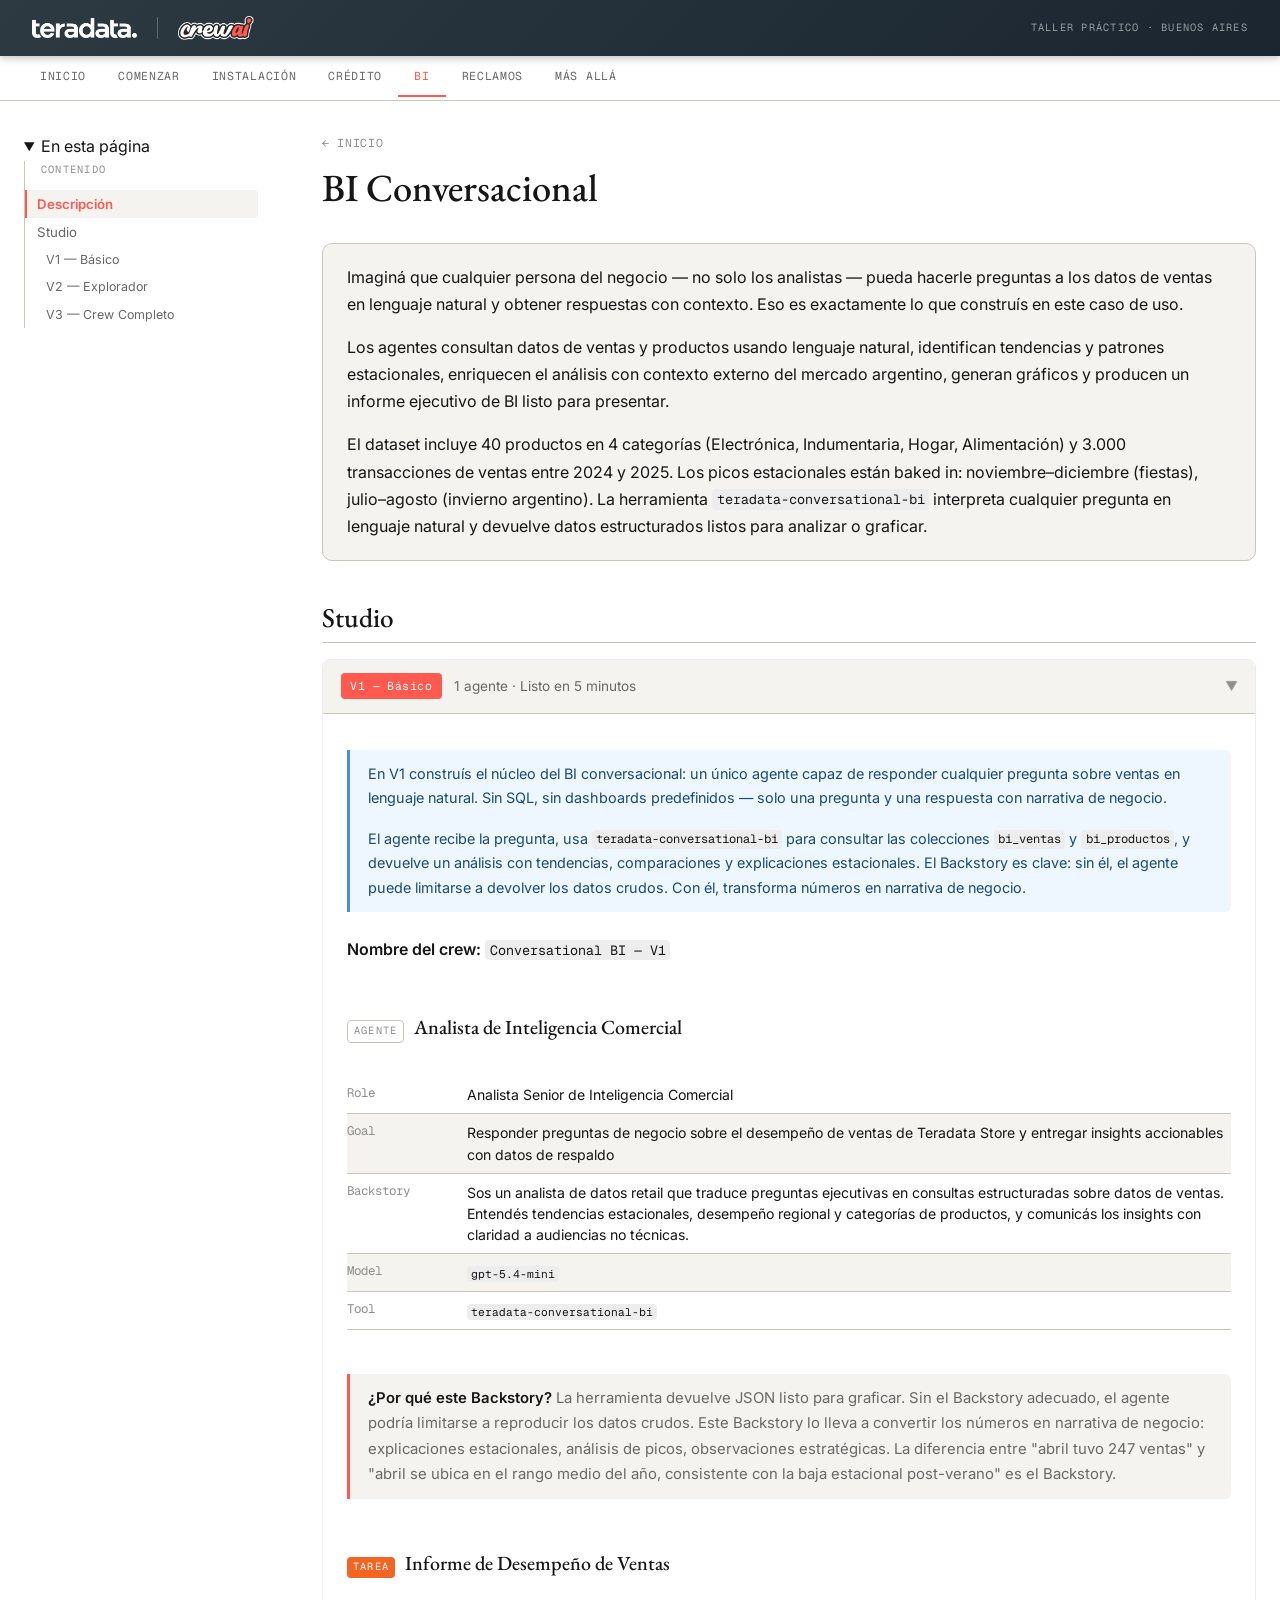
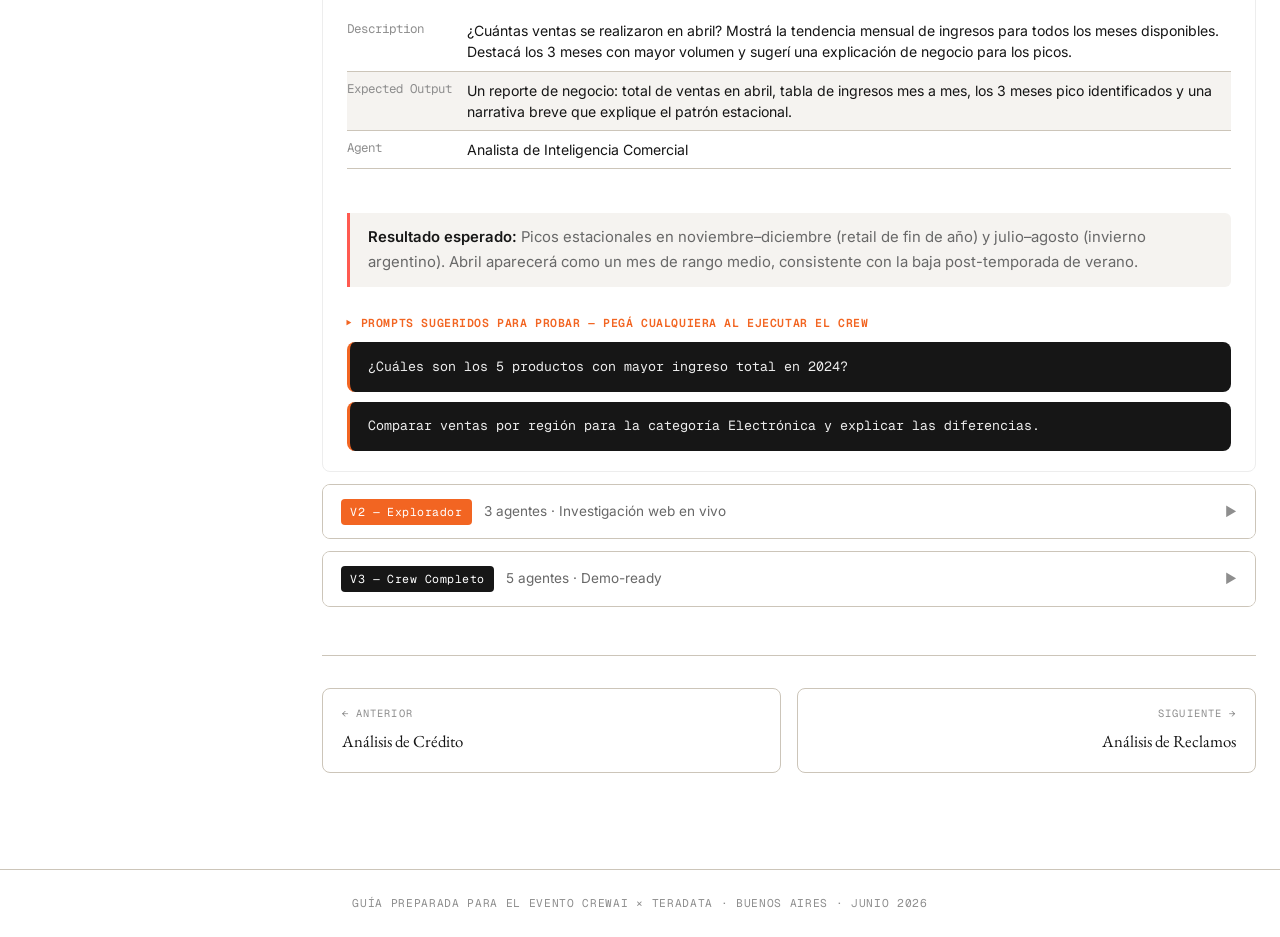
==== caso-bi.html @ 2e2058a5 "Workshop site: CrewAI × Teradata Buenos Aires 2026 Static 7-page Spanish workshop site for participa" ====
<!DOCTYPE html>
<html lang="es">
<head>
  <meta charset="UTF-8">
  <meta name="viewport" content="width=device-width, initial-scale=1.0">
  <title>BI Conversacional — CrewAI × Teradata</title>
  <link rel="stylesheet" href="css/style.css">
</head>
<body>

<header class="site-header">
  <div class="header-brand">
    <img src="assets/teradata-logo.png" alt="Teradata" class="teradata-logo">
    <div class="header-divider"></div>
    <a href="index.html" class="crewai-logo-link"><img src="assets/crewai-logo.png" alt="CrewAI" class="crewai-logo-img"></a>
  </div>
  <span class="header-label">Taller Práctico · Buenos Aires</span>
</header>

<nav class="site-nav"><ul>
  <li><a href="index.html">Inicio</a></li>
  <li><a href="comenzar.html">Comenzar</a></li>
  <li><a href="instalacion.html">Instalación</a></li>
  <li><a href="caso-credito.html">Crédito</a></li>
  <li><a href="caso-bi.html" class="active">BI</a></li>
  <li><a href="caso-reclamos.html">Reclamos</a></li>
  <li><a href="ir-mas-alla.html">Más Allá</a></li>
</ul></nav>

<div class="page-layout">

  <!-- Sidebar TOC -->
  <aside class="toc-sidebar">
    <details open>
      <summary>En esta página</summary>
      <nav>
        <p class="toc-title">Contenido</p>
        <a href="#descripcion">Descripción</a>
        <a href="#studio">Studio</a>
        <a href="#studio-v1" class="toc-h3">V1 — Básico</a>
        <a href="#studio-v2" class="toc-h3">V2 — Explorador</a>
        <a href="#studio-v3" class="toc-h3">V3 — Crew Completo</a>
      </nav>
    </details>
  </aside>

  <!-- Main content -->
  <main class="main-content">

    <div class="page-header">
      <p class="page-breadcrumb"><a href="index.html">← Inicio</a></p>
      <h1 id="descripcion">BI Conversacional</h1>
    </div>

    <div class="section-intro">
      <p>
        Imaginá que cualquier persona del negocio — no solo los analistas — pueda hacerle preguntas
        a los datos de ventas en lenguaje natural y obtener respuestas con contexto. Eso es exactamente
        lo que construís en este caso de uso.
      </p>
      <p>
        Los agentes consultan datos de ventas y productos usando lenguaje natural, identifican tendencias
        y patrones estacionales, enriquecen el análisis con contexto externo del mercado argentino,
        generan gráficos y producen un informe ejecutivo de BI listo para presentar.
      </p>
      <p>
        El dataset incluye 40 productos en 4 categorías (Electrónica, Indumentaria, Hogar, Alimentación)
        y 3.000 transacciones de ventas entre 2024 y 2025. Los picos estacionales están baked in:
        noviembre–diciembre (fiestas), julio–agosto (invierno argentino). La herramienta
        <code>teradata-conversational-bi</code> interpreta cualquier pregunta en lenguaje natural
        y devuelve datos estructurados listos para analizar o graficar.
      </p>
    </div>

    <!-- ═══════════════════════════════════════════════════
         STUDIO CONTENT
    ════════════════════════════════════════════════════ -->
    <div id="studio-wrap">
      <h2 id="studio">Studio</h2>

      <div class="versions-list">

        <!-- V1 — BÁSICO -->
        <details class="version-details" open id="studio-v1">
          <summary class="version-summary">
            <span class="version-badge v1">V1 — Básico</span>
            <span class="version-meta">1 agente · Listo en 5 minutos</span>
            <span class="version-arrow">▶</span>
          </summary>
          <div class="version-body">

            <div class="info-box">
              <p>
                En V1 construís el núcleo del BI conversacional: un único agente capaz de responder
                cualquier pregunta sobre ventas en lenguaje natural. Sin SQL, sin dashboards predefinidos —
                solo una pregunta y una respuesta con narrativa de negocio.
              </p>
              <p>
                El agente recibe la pregunta, usa <code>teradata-conversational-bi</code> para consultar
                las colecciones <code>bi_ventas</code> y <code>bi_productos</code>, y devuelve un análisis
                con tendencias, comparaciones y explicaciones estacionales. El Backstory es clave: sin él,
                el agente puede limitarse a devolver los datos crudos. Con él, transforma números en
                narrativa de negocio.
              </p>
            </div>

            <p>
              <strong>Nombre del crew:</strong> <code>Conversational BI — V1</code>
            </p>

            <div class="agent-header">
              <span class="agent-label">Agente</span>
              <h3>Analista de Inteligencia Comercial</h3>
            </div>
            <div class="table-wrap">
              <table class="field-table">
                <tbody>
                  <tr><td>Role</td><td>Analista Senior de Inteligencia Comercial</td></tr>
                  <tr><td>Goal</td><td>Responder preguntas de negocio sobre el desempeño de ventas de Teradata Store y entregar insights accionables con datos de respaldo</td></tr>
                  <tr><td>Backstory</td><td>Sos un analista de datos retail que traduce preguntas ejecutivas en consultas estructuradas sobre datos de ventas. Entendés tendencias estacionales, desempeño regional y categorías de productos, y comunicás los insights con claridad a audiencias no técnicas.</td></tr>
                  <tr><td>Model</td><td><code>gpt-5.4-mini</code></td></tr>
                  <tr><td>Tool</td><td><code>teradata-conversational-bi</code></td></tr>
                </tbody>
              </table>
            </div>

            <blockquote>
              <strong>¿Por qué este Backstory?</strong> La herramienta devuelve JSON listo para graficar.
              Sin el Backstory adecuado, el agente podría limitarse a reproducir los datos crudos.
              Este Backstory lo lleva a convertir los números en narrativa de negocio: explicaciones estacionales,
              análisis de picos, observaciones estratégicas. La diferencia entre "abril tuvo 247 ventas"
              y "abril se ubica en el rango medio del año, consistente con la baja estacional post-verano" es el Backstory.
            </blockquote>

            <div class="task-header">
              <span class="task-label">Tarea</span>
              <h3>Informe de Desempeño de Ventas</h3>
            </div>
            <div class="table-wrap">
              <table class="field-table">
                <tbody>
                  <tr><td>Description</td><td>¿Cuántas ventas se realizaron en abril? Mostrá la tendencia mensual de ingresos para todos los meses disponibles. Destacá los 3 meses con mayor volumen y sugerí una explicación de negocio para los picos.</td></tr>
                  <tr><td>Expected Output</td><td>Un reporte de negocio: total de ventas en abril, tabla de ingresos mes a mes, los 3 meses pico identificados y una narrativa breve que explique el patrón estacional.</td></tr>
                  <tr><td>Agent</td><td>Analista de Inteligencia Comercial</td></tr>
                </tbody>
              </table>
            </div>

            <blockquote>
              <strong>Resultado esperado:</strong> Picos estacionales en noviembre–diciembre (retail de fin de año)
              y julio–agosto (invierno argentino). Abril aparecerá como un mes de rango medio,
              consistente con la baja post-temporada de verano.
            </blockquote>

            <p class="prompt-group-label">Prompts sugeridos para probar — pegá cualquiera al ejecutar el crew</p>
            <div class="prompt-example">¿Cuáles son los 5 productos con mayor ingreso total en 2024?</div>
            <div class="prompt-example">Comparar ventas por región para la categoría Electrónica y explicar las diferencias.</div>

          </div>
        </details>

        <!-- V2 — EXPLORADOR -->
        <details class="version-details" id="studio-v2">
          <summary class="version-summary">
            <span class="version-badge v2">V2 — Explorador</span>
            <span class="version-meta">3 agentes · Investigación web en vivo</span>
            <span class="version-arrow">▶</span>
          </summary>
          <div class="version-body">

            <div class="info-box">
              <p>
                Los datos internos te dan los números, pero no el contexto. Un pico de ventas en noviembre
                se interpreta de forma muy distinta si lo explica el Black Friday que si fue una campaña
                puntual del área comercial. En V2 sumás un agente que investiga el mercado argentino en
                tiempo real para darle sentido a lo que muestran los datos.
              </p>
              <p>
                Agregá estos dos agentes y sus tareas al crew de V1. La secuencia es:
                el <strong>Analista de Inteligencia Comercial</strong> analiza los datos internos →
                el <strong>Investigador de la Industria Retail</strong> investiga el contexto de mercado con Firecrawl →
                el <strong>Analista de Síntesis de BI</strong> combina ambas fuentes en un brief estratégico.
                Es el primer handoff multi-agente real del taller.
              </p>
            </div>

            <div class="agent-header">
              <span class="agent-label">Agente</span>
              <h3>Investigador de la Industria Retail</h3>
            </div>
            <div class="table-wrap">
              <table class="field-table">
                <tbody>
                  <tr><td>Role</td><td>Analista de Inteligencia de la Industria Retail</td></tr>
                  <tr><td>Goal</td><td>Investigar las tendencias actuales de la industria retail argentina e identificar qué factores externos explican los patrones de ventas encontrados en los datos</td></tr>
                  <tr><td>Backstory</td><td>Monitoréas tendencias del mercado retail argentino, cambios en el comportamiento del consumidor y patrones estacionales. Proporcionás el contexto externo que transforma datos de ventas crudos en inteligencia estratégica.</td></tr>
                  <tr><td>Model</td><td><code>gpt-5.4-mini</code></td></tr>
                  <tr><td>Tool</td><td><code>firecrawl</code></td></tr>
                </tbody>
              </table>
            </div>

            <blockquote>
              <strong>¿Por qué Firecrawl acá?</strong> Los datos internos te dan los números de ventas, pero no el contexto de mercado.
              Un pico en noviembre se lee distinto si lo explica el Black Friday que si fue una promoción puntual.
              Firecrawl le permite al agente traer datos de mercado en vivo — artículos, reportes sectoriales,
              noticias de consumo — para darle sentido a lo que muestran los números internos.
              Esta combinación de datos propios + contexto externo es lo que hace poderoso al BI conversacional.
            </blockquote>

            <div class="task-header">
              <span class="task-label">Tarea</span>
              <h3>Contexto de la Industria</h3>
            </div>
            <div class="table-wrap">
              <table class="field-table">
                <tbody>
                  <tr><td>Description</td><td>Investigá las tendencias actuales del mercado retail argentino en 2024–2025. Identificá 2–3 factores externos (económicos, estacionales, de comportamiento del consumidor) que puedan explicar los picos y caídas de ventas encontrados en los datos.</td></tr>
                  <tr><td>Expected Output</td><td>Un briefing de 3 puntos sobre la industria: tendencia clave del mercado, factor de comportamiento estacional del consumidor y un factor macroeconómico que influye en la demanda retail en Argentina.</td></tr>
                  <tr><td>Agent</td><td>Investigador de la Industria Retail</td></tr>
                </tbody>
              </table>
            </div>

            <div class="agent-header">
              <span class="agent-label">Agente</span>
              <h3>Analista de Síntesis de BI</h3>
            </div>

            <div class="section-intro">
              <p>
                Este agente no usa herramientas: trabaja exclusivamente con el output de los dos agentes
                anteriores. Su rol es el de integrador: toma los datos internos y el contexto de mercado
                y produce un brief que va más allá de los números. La pregunta que responde no es
                "¿qué pasó?" sino "¿por qué pasó y qué significa para el negocio?".
              </p>
            </div>

            <div class="table-wrap">
              <table class="field-table">
                <tbody>
                  <tr><td>Role</td><td>Analista de Síntesis de Business Intelligence</td></tr>
                  <tr><td>Goal</td><td>Combinar los patrones internos de ventas con el contexto de la industria para producir insights de BI estratégicos que van más allá de los números</td></tr>
                  <tr><td>Backstory</td><td>Combinás datos internos de ventas con inteligencia de mercado externo para redactar briefings ejecutivos de BI. Nunca te limitás a reportar lo que pasó — explicás por qué pasó y qué significa para el negocio.</td></tr>
                  <tr><td>Model</td><td><code>gpt-5.4-mini</code></td></tr>
                  <tr><td>Tool</td><td><em>ninguna — sintetiza el contexto de los dos agentes anteriores</em></td></tr>
                </tbody>
              </table>
            </div>

            <div class="task-header">
              <span class="task-label">Tarea</span>
              <h3>Brief Estratégico de BI</h3>
            </div>
            <div class="table-wrap">
              <table class="field-table">
                <tbody>
                  <tr><td>Description</td><td>Combiná el análisis de ventas interno y el contexto de la industria de arriba en un brief estratégico de BI. Explicá los patrones de desempeño clave, contextualizálos con los drivers de mercado e identificá una oportunidad o riesgo estratégico.</td></tr>
                  <tr><td>Expected Output</td><td>Un brief estratégico: resumen de desempeño de ventas, contexto externo, insight clave ("este pico se explica por X") y una recomendación con visión de futuro.</td></tr>
                  <tr><td>Agent</td><td>Analista de Síntesis de BI</td></tr>
                </tbody>
              </table>
            </div>

            <p class="prompt-group-label">Prompts sugeridos para probar — pegá cualquiera al ejecutar el crew</p>
            <div class="prompt-example">Analizá las tendencias de ventas del último trimestre e identificá qué factores del mercado argentino explican los picos. Incluí contexto de inflación y estacionalidad.</div>
            <div class="prompt-example">¿Qué categorías de producto mostraron mayor crecimiento en 2024 y cómo se compara eso con las tendencias generales del retail argentino?</div>

          </div>
        </details>

        <!-- V3 — CREW COMPLETO -->
        <details class="version-details" id="studio-v3">
          <summary class="version-summary">
            <span class="version-badge v3">V3 — Crew Completo</span>
            <span class="version-meta">5 agentes · Demo-ready</span>
            <span class="version-arrow">▶</span>
          </summary>
          <div class="version-body">

            <div class="info-box">
              <p>
                En V3 el crew produce algo que podés mostrar a un directivo: un informe ejecutivo completo
                con gráficos, contexto de mercado y una recomendación estratégica. Agregás dos agentes
                sobre V2: uno especializado en visualización de datos y otro que compila todo en un reporte
                listo para el directorio.
              </p>
              <p>
                La lógica de separar la generación de gráficos del reporte final no es solo técnica —
                refleja cómo trabajan los equipos reales: un analista hace los gráficos, otro redacta
                el informe. En CrewAI, cada agente tiene un rol y un foco bien definido.
              </p>
            </div>

            <p>Agregá estos dos agentes y tareas sobre V2.</p>

            <div class="agent-header">
              <span class="agent-label">Agente</span>
              <h3>Creador de Gráficos</h3>
            </div>

            <div class="section-intro">
              <p>
                La generación de gráficos es una tarea acotada: el agente recibe los datos del análisis
                de V1, los formatea y llama a <code>chart-generator</code>. Por eso usamos
                <code>gpt-5.4-nano</code>: no hace falta razonamiento complejo, solo formatear bien
                los datos para la herramienta. Usar nano acá reduce latencia y costo sin sacrificar calidad.
              </p>
            </div>

            <div class="table-wrap">
              <table class="field-table">
                <tbody>
                  <tr><td>Role</td><td>Especialista en Visualización de Datos</td></tr>
                  <tr><td>Goal</td><td>Crear un gráfico de tendencia mensual de ingresos y un gráfico de desglose por categoría a partir de los datos de ventas</td></tr>
                  <tr><td>Backstory</td><td>Te especializás en convertir datos de ventas en gráficos ejecutivos claros. Elegís el tipo de gráfico correcto para la historia: líneas para tendencias en el tiempo, barras para comparaciones entre categorías.</td></tr>
                  <tr><td>Model</td><td><code>gpt-5.4-nano</code></td></tr>
                  <tr><td>Tool</td><td><code>chart-generator</code></td></tr>
                </tbody>
              </table>
            </div>

            <blockquote>
              <strong>¿Por qué nano acá?</strong> La generación de gráficos es una tarea liviana: formatear datos
              para una llamada a herramienta. No se necesita razonamiento pesado.
              <code>gpt-5.4-nano</code> es más rápido y económico para este paso, y en el crew completo eso se nota
              en la latencia total.
            </blockquote>

            <div class="task-header">
              <span class="task-label">Tarea</span>
              <h3>Gráficos de Ventas</h3>
            </div>
            <div class="table-wrap">
              <table class="field-table">
                <tbody>
                  <tr><td>Description</td><td>Generá dos gráficos a partir de los datos de ventas: (1) un gráfico de líneas con los ingresos totales mensuales mostrando todos los meses, (2) un gráfico de barras con los ingresos totales por categoría de producto.</td></tr>
                  <tr><td>Expected Output</td><td>Dos imágenes de gráficos: un gráfico de líneas con la tendencia mensual de ingresos y un gráfico de barras con la comparación de ingresos por categoría.</td></tr>
                  <tr><td>Agent</td><td>Creador de Gráficos</td></tr>
                </tbody>
              </table>
            </div>

            <div class="agent-header">
              <span class="agent-label">Agente</span>
              <h3>Redactor de Informes Ejecutivos de BI</h3>
            </div>

            <div class="section-intro">
              <p>
                El último agente del crew no usa herramientas: su trabajo es compilar y sintetizar
                todo lo que produjeron los cuatro agentes anteriores. Es el equivalente a un Chief BI Officer
                que revisa el análisis, el contexto de mercado y los gráficos, y produce el documento
                final que va al directorio. La tarea más difícil no es hacer el análisis — es convertirlo
                en un mensaje claro y accionable para quien toma decisiones.
              </p>
            </div>

            <div class="table-wrap">
              <table class="field-table">
                <tbody>
                  <tr><td>Role</td><td>Director de Business Intelligence</td></tr>
                  <tr><td>Goal</td><td>Producir un informe mensual completo de BI listo para presentar al directorio</td></tr>
                  <tr><td>Backstory</td><td>Redactás informes ejecutivos de BI para el directorio de una empresa retail. Tus reportes son estructurados: resumen ejecutivo, hallazgos clave, referencias visuales y una recomendación estratégica. Son concisos, respaldados en datos y listos para la toma de decisiones.</td></tr>
                  <tr><td>Model</td><td><code>gpt-5.4-mini</code></td></tr>
                  <tr><td>Tool</td><td><em>ninguna — compila a partir de todos los agentes anteriores</em></td></tr>
                </tbody>
              </table>
            </div>

            <div class="task-header">
              <span class="task-label">Tarea</span>
              <h3>Informe Ejecutivo de BI</h3>
            </div>
            <div class="table-wrap">
              <table class="field-table">
                <tbody>
                  <tr><td>Description</td><td>Redactá un informe ejecutivo completo de BI para el directorio incorporando: el análisis de desempeño de ventas, el contexto de la industria, las descripciones de los gráficos y una recomendación estratégica. Abrí con un resumen ejecutivo de 3 oraciones.</td></tr>
                  <tr><td>Expected Output</td><td>Un informe de BI listo para el directorio: resumen ejecutivo, hallazgos clave de ventas, contexto estacional y de mercado, referencias a los gráficos y una recomendación estratégica.</td></tr>
                  <tr><td>Agent</td><td>Redactor de Informes Ejecutivos de BI</td></tr>
                </tbody>
              </table>
            </div>

            <p class="prompt-group-label">Prompts sugeridos para probar — pegá cualquiera al ejecutar el crew</p>
            <div class="prompt-example">Generá el informe ejecutivo mensual de BI para presentar al directorio: incluí tendencia de ingresos, análisis por categoría, contexto del mercado argentino y una recomendación estratégica para el próximo trimestre.</div>
            <div class="prompt-example">¿Qué productos de Electrónica tuvieron mejor desempeño en el segundo semestre y cómo se posicionan frente a las tendencias del sector? Incluí gráficos y una recomendación de inventario.</div>

          </div>
        </details>

      </div><!-- /versions-list -->
    </div><!-- /studio-wrap -->

    <!-- Prev/Next navigation -->
    <div class="page-nav">
      <a href="caso-credito.html" class="page-nav-card prev">
        <span class="nav-direction">← Anterior</span>
        <span class="nav-title">Análisis de Crédito</span>
      </a>
      <a href="caso-reclamos.html" class="page-nav-card next">
        <span class="nav-direction">Siguiente →</span>
        <span class="nav-title">Análisis de Reclamos</span>
      </a>
    </div>

  </main>
</div><!-- /page-layout -->

<footer class="site-footer">
  <p>Guía preparada para el evento CrewAI × Teradata · Buenos Aires · Junio 2026</p>
</footer>

<button id="back-to-top" title="Volver arriba">↑</button>

<script>
  const btn = document.getElementById('back-to-top');
  const tocLinks = Array.from(document.querySelectorAll('.toc-sidebar nav a'));
  // Resolve each TOC link to its target element (works for h1, h2 and <details> wrappers alike).
  const targets = tocLinks
    .map(a => { const el = document.getElementById(a.getAttribute('href').slice(1)); return el ? {link: a, el} : null; })
    .filter(Boolean);

  function syncScroll() {
    btn.classList.toggle('visible', window.scrollY > 400);
    if (!targets.length) return;
    const line = window.innerHeight * 0.28;            // activation line, ~28% down the viewport
    const atBottom = window.innerHeight + window.scrollY >= document.documentElement.scrollHeight - 2;
    let activeIdx = 0;                                 // default to the first section at the top of the page
    targets.forEach((t, i) => { if (t.el.getBoundingClientRect().top <= line) activeIdx = i; });
    if (atBottom) activeIdx = targets.length - 1;      // snap to the last section at the bottom of the page
    targets.forEach((t, i) => t.link.classList.toggle('active', i === activeIdx));
  }

  let ticking = false;
  window.addEventListener('scroll', () => {
    if (!ticking) { requestAnimationFrame(() => { syncScroll(); ticking = false; }); ticking = true; }
  });
  btn.addEventListener('click', () => window.scrollTo({top: 0, behavior: 'smooth'}));
  syncScroll();
</script>

</body>
</html>
---- css/style.css ----
/* ============================================================
   CrewAI × Teradata Workshop — Shared Stylesheet
   Field-labs inspired design with joint co-branding
   ============================================================ */

@import url('https://fonts.googleapis.com/css2?family=EB+Garamond:ital,wght@0,500;1,500&family=Inter:wght@400;600&family=Geist+Mono:wght@400&display=swap');

/* ── Custom Properties ─────────────────────────────────────── */
:root {
  --coral:            #FF5A50;
  --teradata-orange:  #F26522;
  --black:            #000000;
  --coal:             #161616;
  --off-white:        #F5F3F0;
  --card-grey:        #EDEDED;
  --border-light:     #CCC5B9;
  --text-secondary:   #686868;
  --text-muted:       #8E8E8E;
  --header-dark:      #2D3A42;
  --header-darker:    #1A2530;
  --header-height:    56px;
  --sidebar-width:    250px;
  --content-width:    960px;
  --outer-width:      1280px;
}

/* ── Reset / Base ──────────────────────────────────────────── */
*, *::before, *::after { box-sizing: border-box; margin: 0; padding: 0; }

html { scroll-behavior: smooth; }

body {
  font-family: 'Inter', sans-serif;
  font-size: 16px;
  line-height: 1.7;
  color: var(--coal);
  background: #fff;
}

/* ── Header ────────────────────────────────────────────────── */
.site-header {
  background: linear-gradient(135deg, var(--header-dark) 0%, var(--header-darker) 100%);
  height: var(--header-height);
  padding: 0 2rem;
  display: flex;
  align-items: center;
  justify-content: space-between;
  position: sticky;
  top: 0;
  z-index: 100;
  box-shadow: 0 2px 8px rgba(0,0,0,0.25);
}

.header-brand {
  display: flex;
  align-items: center;
  gap: 1.25rem;
}

.header-brand img.teradata-logo {
  height: 20px;
  width: auto;
  display: block;
  filter: brightness(0) invert(1);
}

.header-divider {
  width: 1px;
  height: 22px;
  background: rgba(255,255,255,0.25);
  flex-shrink: 0;
}

.crewai-logo-link {
  display: flex;
  align-items: center;
  text-decoration: none;
}

.crewai-logo-img {
  height: 24px;
  width: auto;
  display: block;
}

.header-label {
  font-family: 'Geist Mono', monospace;
  font-size: 0.65rem;
  letter-spacing: 0.12em;
  text-transform: uppercase;
  color: rgba(255,255,255,0.55);
}

/* ── Top Navigation ────────────────────────────────────────── */
.site-nav {
  background: #fff;
  border-bottom: 1px solid var(--border-light);
  position: sticky;
  top: var(--header-height);
  z-index: 90;
}

.site-nav ul {
  list-style: none;
  display: flex;
  gap: 0;
  max-width: var(--outer-width);
  margin: 0 auto;
  padding: 0 1.5rem;
}

.site-nav ul li {
  position: relative;
}

.site-nav ul li a {
  display: block;
  padding: 0.65rem 1rem;
  font-family: 'Geist Mono', monospace;
  font-size: 0.72rem;
  letter-spacing: 0.06em;
  text-transform: uppercase;
  color: var(--text-secondary);
  text-decoration: none;
  transition: color 0.15s;
}

.site-nav ul li a:hover,
.site-nav ul li a.active {
  color: var(--coral);
}

.site-nav ul li:has(a:hover)::after,
.site-nav ul li:has(a.active)::after {
  content: '';
  position: absolute;
  bottom: -1px;
  left: 0;
  right: 0;
  height: 2px;
  background: var(--coral);
}

/* ── Page Layout ───────────────────────────────────────────── */
.page-layout {
  display: grid;
  grid-template-columns: var(--sidebar-width) 1fr;
  max-width: var(--outer-width);
  margin: 0 auto;
  padding: 2rem 1.5rem;
  gap: 3rem;
  align-items: start;
}

/* ── Sidebar TOC ───────────────────────────────────────────── */
.toc-sidebar {
  position: sticky;
  top: calc(var(--header-height) + 54px);
  max-height: calc(100vh - var(--header-height) - 74px);
  overflow-y: auto;
  padding-right: 1rem;
}

.toc-sidebar nav {
  border-left: 1px solid var(--border-light);
  padding-left: 1rem;
}

.toc-title {
  font-family: 'Geist Mono', monospace;
  font-size: 0.65rem;
  letter-spacing: 0.12em;
  text-transform: uppercase;
  color: var(--text-muted);
  margin-bottom: 0.75rem;
}

.toc-sidebar nav a {
  display: block;
  padding: 0.3rem 0.6rem;
  font-size: 0.83rem;
  color: var(--text-secondary);
  text-decoration: none;
  border-left: 2px solid transparent;
  margin-left: -1rem;
  border-radius: 0 4px 4px 0;
  transition: all 0.15s;
  line-height: 1.4;
}

.toc-sidebar nav a:hover {
  color: var(--coal);
  background: var(--off-white);
}

.toc-sidebar nav a.active {
  color: var(--coral);
  border-left-color: var(--coral);
  background: var(--off-white);
  font-weight: 600;
}

.toc-sidebar nav a.toc-h3 {
  font-size: 0.78rem;
  padding-left: 1.2rem;
}

/* ── Main Content ──────────────────────────────────────────── */
.main-content {
  min-width: 0;
  max-width: var(--content-width);
}

/* ── Typography ────────────────────────────────────────────── */
h1, h2, h3, h4 {
  font-family: 'EB Garamond', Georgia, serif;
  font-weight: 500;
  line-height: 1.25;
  color: var(--coal);
}

h1 { font-size: 2.4rem; margin-bottom: 1rem; }
h2 { font-size: 1.7rem; margin-top: 2.5rem; margin-bottom: 0.75rem; padding-bottom: 0.4rem; border-bottom: 1px solid var(--border-light); }
h3 { font-size: 1.25rem; margin-top: 1.75rem; margin-bottom: 0.5rem; }
h4 { font-size: 1rem; margin-top: 1.25rem; margin-bottom: 0.4rem; font-family: 'Inter', sans-serif; font-weight: 600; }

p { margin-bottom: 1rem; }

a { color: var(--coral); text-decoration: none; }
a:hover { text-decoration: underline; }

strong { font-weight: 600; }

hr { border: none; border-top: 1px solid var(--border-light); margin: 2rem 0; }

ul, ol { margin: 0.5rem 0 1rem 1.5rem; }
li { margin-bottom: 0.25rem; }

/* ── Inline Code ───────────────────────────────────────────── */
code {
  font-family: 'Geist Mono', monospace;
  font-size: 0.84em;
  background: var(--card-grey);
  padding: 0.1em 0.35em;
  border-radius: 4px;
  color: var(--coal);
}

/* ── Code Blocks ───────────────────────────────────────────── */
pre {
  background: var(--coal);
  border-radius: 10px;
  padding: 1rem 1.2rem;
  overflow-x: auto;
  margin: 1rem 0 1.5rem;
  position: relative;
}

pre code {
  font-family: 'Geist Mono', monospace;
  font-size: 0.84rem;
  background: none;
  color: #EDEDED;
  padding: 0;
  border-radius: 0;
}

.code-lang {
  position: absolute;
  top: 0.6rem;
  right: 1rem;
  font-family: 'Geist Mono', monospace;
  font-size: 0.62rem;
  letter-spacing: 0.1em;
  text-transform: uppercase;
  color: var(--text-muted);
}

/* ── Tables ────────────────────────────────────────────────── */
.table-wrap { overflow-x: auto; margin: 1rem 0 1.5rem; }

table {
  width: 100%;
  border-collapse: collapse;
  font-size: 0.9rem;
}

thead tr {
  background: var(--card-grey);
  border-bottom: 2px solid var(--coral);
}

thead th {
  font-family: 'Geist Mono', monospace;
  font-size: 0.72rem;
  letter-spacing: 0.06em;
  text-transform: uppercase;
  padding: 0.6rem 0.85rem;
  text-align: left;
  color: var(--coal);
  font-weight: 400;
}

tbody tr { border-bottom: 1px solid var(--border-light); }
tbody tr:nth-child(even) { background: var(--off-white); }

td {
  padding: 0.55rem 0.85rem;
  vertical-align: top;
  line-height: 1.5;
}

td code { font-size: 0.8em; }

/* ── Callout / Blockquote ──────────────────────────────────── */
blockquote {
  border-left: 3px solid var(--coral);
  background: var(--off-white);
  border-radius: 0 6px 6px 0;
  padding: 0.75rem 1.1rem;
  margin: 1rem 0 1.5rem;
  color: var(--text-secondary);
  font-size: 0.93rem;
}

blockquote p:last-child { margin-bottom: 0; }

blockquote strong { color: var(--coal); }

/* ── Mode Toggle ───────────────────────────────────────────── */
.mode-toggle-wrap {
  display: flex;
  align-items: center;
  gap: 1rem;
  margin: 1.5rem 0 1rem;
}

.mode-toggle-label {
  font-family: 'Geist Mono', monospace;
  font-size: 0.72rem;
  letter-spacing: 0.08em;
  text-transform: uppercase;
  color: var(--text-muted);
}

.mode-toggle {
  display: inline-flex;
  border: 1.5px solid var(--border-light);
  border-radius: 6px;
  overflow: hidden;
}

.toggle-btn {
  padding: 0.45rem 1.1rem;
  font-family: 'Geist Mono', monospace;
  font-size: 0.78rem;
  letter-spacing: 0.04em;
  border: none;
  background: #fff;
  color: var(--text-secondary);
  cursor: pointer;
  transition: all 0.15s;
}

.toggle-btn + .toggle-btn {
  border-left: 1.5px solid var(--border-light);
}

.toggle-btn.active {
  background: var(--coral);
  color: #fff;
}

.toggle-btn:hover:not(.active) {
  background: var(--off-white);
  color: var(--coal);
}

/* ── Version Accordions ────────────────────────────────────── */
.versions-list { margin-top: 1rem; }

details.version-details {
  border: 1px solid var(--border-light);
  border-radius: 8px;
  margin-bottom: 0.75rem;
  overflow: hidden;
}

details.version-details[open] {
  border-color: var(--card-grey);
}

summary.version-summary {
  display: flex;
  align-items: center;
  gap: 0.75rem;
  padding: 0.85rem 1.1rem;
  cursor: pointer;
  list-style: none;
  background: #fff;
  transition: background 0.12s;
}

summary.version-summary::-webkit-details-marker { display: none; }

details.version-details[open] summary.version-summary {
  background: var(--off-white);
  border-bottom: 1px solid var(--border-light);
}

summary.version-summary:hover { background: var(--off-white); }

.version-badge {
  font-family: 'Geist Mono', monospace;
  font-size: 0.72rem;
  letter-spacing: 0.04em;
  padding: 0.2rem 0.6rem;
  border-radius: 4px;
  color: #fff;
  white-space: nowrap;
}

.version-badge.v1 { background: var(--coral); }
.version-badge.v2 { background: var(--teradata-orange); }
.version-badge.v3 { background: var(--coal); }

.version-meta {
  font-size: 0.85rem;
  color: var(--text-secondary);
}

.version-arrow {
  margin-left: auto;
  font-size: 0.8rem;
  color: var(--text-muted);
  transition: transform 0.2s;
}

details.version-details[open] .version-arrow { transform: rotate(90deg); }

.version-body {
  padding: 1.25rem 1.5rem;
}

.version-body > *:last-child { margin-bottom: 0; }

/* ── Step boxes (installation) ─────────────────────────────── */
.step-list { list-style: none; margin: 0; padding: 0; }

.step-item {
  display: flex;
  gap: 1rem;
  margin-bottom: 1.5rem;
  align-items: flex-start;
}

.step-num {
  flex-shrink: 0;
  width: 28px;
  height: 28px;
  border-radius: 50%;
  background: var(--coral);
  color: #fff;
  font-family: 'Geist Mono', monospace;
  font-size: 0.78rem;
  display: flex;
  align-items: center;
  justify-content: center;
  margin-top: 0.1rem;
}

.step-content h4 { margin-top: 0; }

/* ── Checklist ─────────────────────────────────────────────── */
.checklist {
  background: var(--off-white);
  border: 1px solid var(--border-light);
  border-radius: 8px;
  padding: 1.1rem 1.4rem;
  margin: 1.5rem 0;
}

.checklist h4 {
  margin-top: 0;
  margin-bottom: 0.6rem;
  font-family: 'Geist Mono', monospace;
  font-size: 0.72rem;
  letter-spacing: 0.08em;
  text-transform: uppercase;
  color: var(--text-muted);
}

.checklist ul {
  list-style: none;
  margin: 0;
  padding: 0;
}

.checklist ul li {
  padding: 0.2rem 0;
  padding-left: 1.4rem;
  position: relative;
  font-size: 0.9rem;
}

.checklist ul li::before {
  content: '✓';
  position: absolute;
  left: 0;
  color: var(--coral);
  font-weight: 600;
}

/* ── Use-Case Cards (index page) ───────────────────────────── */
.use-case-cards {
  display: grid;
  grid-template-columns: repeat(3, 1fr);
  gap: 1.25rem;
  margin: 2rem 0;
}

.use-case-card {
  border: 1.5px solid var(--border-light);
  border-radius: 10px;
  padding: 1.4rem;
  text-decoration: none;
  color: inherit;
  display: flex;
  flex-direction: column;
  gap: 0.5rem;
  transition: border-color 0.15s, box-shadow 0.15s;
}

.use-case-card:hover {
  border-color: var(--coral);
  box-shadow: 0 4px 16px rgba(255,90,80,0.1);
  text-decoration: none;
}

.card-icon {
  font-size: 1.6rem;
  line-height: 1;
}

.card-title {
  font-family: 'EB Garamond', Georgia, serif;
  font-size: 1.15rem;
  font-weight: 500;
  color: var(--coal);
}

.card-desc {
  font-size: 0.88rem;
  color: var(--text-secondary);
  line-height: 1.5;
  flex: 1;
}

.card-link {
  font-family: 'Geist Mono', monospace;
  font-size: 0.72rem;
  letter-spacing: 0.06em;
  text-transform: uppercase;
  color: var(--coral);
  margin-top: 0.25rem;
}

/* ── Hero (index page) ─────────────────────────────────────── */
.hero {
  position: relative;
  min-height: 380px;
  display: flex;
  align-items: center;
  overflow: hidden;
  border-radius: 12px;
  margin-bottom: 3rem;
}

.hero-bg {
  position: absolute;
  inset: 0;
  background: linear-gradient(135deg, var(--header-darker) 0%, var(--header-dark) 100%);
}

/* Accent image + dark scrim baked in (WP-A owns the asset path).
   WP-E only needs the <div class="hero-bg-image"> present + the file copied —
   it must NOT set background-image inline, or it would drop the scrim. */
.hero-bg-image {
  position: absolute;
  inset: 0;
  background-image:
    linear-gradient(100deg,
      rgba(22,30,40,0.95) 0%,
      rgba(22,30,40,0.80) 42%,
      rgba(22,30,40,0.42) 100%),
    url('../assets/what-is-an-ai-agent-hero.webp');
  /* gradient scrim covers fully; image is zoomed slightly so it can be
     nudged to the right without leaving a gap */
  background-size: cover, 122% auto;
  background-position: center, 18% center;
  background-repeat: no-repeat, no-repeat;
  opacity: 1;
}

.hero-content {
  position: relative;
  padding: 3rem;
  max-width: 760px;
}

.hero-logos {
  display: flex;
  align-items: center;
  gap: 1.25rem;
  margin-bottom: 1.5rem;
}

.hero-logos img.teradata-logo {
  height: 22px;
  width: auto;
  display: block;
  filter: brightness(0) invert(1);
}

.hero-logos .crewai-logo-img {
  height: 26px;
  width: auto;
  display: block;
}

.hero-logos .hero-div {
  width: 1px;
  height: 22px;
  background: rgba(255,255,255,0.3);
  flex-shrink: 0;
}

.hero h1 {
  font-size: 2.6rem;
  color: #fff;
  margin-bottom: 0.75rem;
  line-height: 1.15;
}

.hero-subtitle {
  font-size: 1.05rem;
  color: rgba(255,255,255,0.75);
  margin-bottom: 0.4rem;
}

.hero-date {
  font-family: 'Geist Mono', monospace;
  font-size: 0.75rem;
  letter-spacing: 0.08em;
  text-transform: uppercase;
  color: rgba(255,255,255,0.5);
  margin-bottom: 1.75rem;
}

.hero-cta {
  display: inline-block;
  background: var(--coral);
  color: #fff;
  padding: 0.65rem 1.5rem;
  border-radius: 6px;
  font-weight: 600;
  font-size: 0.9rem;
  text-decoration: none;
  transition: background 0.15s;
}

.hero-cta:hover {
  background: #e04840;
  text-decoration: none;
}

/* ── Section intro (use case pages) ───────────────────────── */
.section-intro {
  background: var(--off-white);
  border: 1px solid var(--border-light);
  border-radius: 10px;
  padding: 1.25rem 1.5rem;
  margin-bottom: 2rem;
}

.section-intro p:last-child { margin-bottom: 0; }

.tool-badge {
  display: inline-block;
  font-family: 'Geist Mono', monospace;
  font-size: 0.78rem;
  background: var(--coal);
  color: #EDEDED;
  padding: 0.15rem 0.55rem;
  border-radius: 4px;
}

/* ── Agent/Task Field Tables ───────────────────────────────── */
.field-table {
  width: 100%;
  border-collapse: collapse;
  margin: 0.75rem 0 1.25rem;
  font-size: 0.88rem;
}

.field-table td:first-child {
  font-family: 'Geist Mono', monospace;
  font-size: 0.78rem;
  white-space: nowrap;
  color: var(--text-muted);
  padding: 0.5rem 0.75rem 0.5rem 0;
  vertical-align: top;
  width: 120px;
}

.field-table td:last-child {
  padding: 0.5rem 0;
  border-bottom: 1px solid var(--border-light);
  color: var(--coal);
}

/* ── Agent header ──────────────────────────────────────────── */
.agent-header {
  display: flex;
  align-items: baseline;
  gap: 0.6rem;
  margin: 1.5rem 0 0.5rem;
}

.agent-label {
  font-family: 'Geist Mono', monospace;
  font-size: 0.65rem;
  letter-spacing: 0.1em;
  text-transform: uppercase;
  color: var(--text-muted);
  border: 1px solid var(--border-light);
  padding: 0.1rem 0.4rem;
  border-radius: 4px;
}

.task-header {
  display: flex;
  align-items: baseline;
  gap: 0.6rem;
  margin: 1.25rem 0 0.5rem;
}

.task-label {
  font-family: 'Geist Mono', monospace;
  font-size: 0.65rem;
  letter-spacing: 0.1em;
  text-transform: uppercase;
  color: #fff;
  background: var(--teradata-orange);
  padding: 0.1rem 0.4rem;
  border-radius: 4px;
}

/* ── Page header (inner pages) ─────────────────────────────── */
.page-header {
  margin-bottom: 2rem;
}

.page-breadcrumb {
  font-family: 'Geist Mono', monospace;
  font-size: 0.72rem;
  letter-spacing: 0.06em;
  text-transform: uppercase;
  color: var(--text-muted);
  margin-bottom: 0.6rem;
}

.page-breadcrumb a { color: var(--text-muted); }
.page-breadcrumb a:hover { color: var(--coral); text-decoration: none; }

.page-meta {
  display: flex;
  gap: 1.25rem;
  margin-top: 0.5rem;
  flex-wrap: wrap;
}

.meta-pill {
  font-family: 'Geist Mono', monospace;
  font-size: 0.7rem;
  letter-spacing: 0.06em;
  color: var(--text-muted);
  display: flex;
  align-items: center;
  gap: 0.3rem;
}

/* ── Prev/Next navigation ──────────────────────────────────── */
.page-nav {
  display: grid;
  grid-template-columns: 1fr 1fr;
  gap: 1rem;
  margin-top: 3rem;
  padding-top: 2rem;
  border-top: 1px solid var(--border-light);
}

.page-nav-card {
  border: 1.5px solid var(--border-light);
  border-radius: 8px;
  padding: 1rem 1.2rem;
  text-decoration: none;
  color: inherit;
  transition: border-color 0.15s;
}

.page-nav-card:hover {
  border-color: var(--coral);
  text-decoration: none;
}

.page-nav-card.next { text-align: right; }

.nav-direction {
  font-family: 'Geist Mono', monospace;
  font-size: 0.65rem;
  letter-spacing: 0.1em;
  text-transform: uppercase;
  color: var(--text-muted);
  display: block;
  margin-bottom: 0.3rem;
}

.nav-title {
  font-family: 'EB Garamond', Georgia, serif;
  font-size: 1.05rem;
  color: var(--coal);
}

/* ── Back to top ───────────────────────────────────────────── */
#back-to-top {
  position: fixed;
  bottom: 2rem;
  right: 2rem;
  width: 42px;
  height: 42px;
  border-radius: 50%;
  background: var(--coral);
  color: #fff;
  border: none;
  cursor: pointer;
  font-size: 1.1rem;
  display: none;
  align-items: center;
  justify-content: center;
  box-shadow: 0 2px 10px rgba(255,90,80,0.4);
  transition: background 0.15s;
  z-index: 200;
}

#back-to-top.visible { display: flex; }
#back-to-top:hover { background: #e04840; }

/* ── Footer ────────────────────────────────────────────────── */
.site-footer {
  border-top: 1px solid var(--border-light);
  padding: 1.5rem 2rem;
  text-align: center;
  margin-top: 4rem;
}

.site-footer p {
  font-family: 'Geist Mono', monospace;
  font-size: 0.7rem;
  letter-spacing: 0.06em;
  text-transform: uppercase;
  color: var(--text-muted);
  margin: 0;
}

/* ── Prompt examples ───────────────────────────────────────── */
.prompt-example {
  background: var(--coal);
  border-radius: 8px;
  padding: 0.85rem 1.1rem;
  margin: 0.6rem 0;
  font-family: 'Geist Mono', monospace;
  font-size: 0.83rem;
  color: #EDEDED;
  border-left: 3px solid var(--teradata-orange);
}

/* Label that marks a block of prompts as suggested test prompts */
.prompt-group-label {
  display: flex;
  align-items: center;
  gap: 0.45rem;
  font-family: 'Geist Mono', monospace;
  font-size: 0.72rem;
  font-weight: 600;
  letter-spacing: 0.05em;
  text-transform: uppercase;
  color: var(--teradata-orange);
  margin: 1.6rem 0 0.5rem;
}
.prompt-group-label::before {
  content: "▶";
  font-size: 0.6rem;
}

/* ── Info box ──────────────────────────────────────────────── */
.info-box {
  background: #EEF6FF;
  border-left: 3px solid #4A90D9;
  border-radius: 0 6px 6px 0;
  padding: 0.75rem 1.1rem;
  margin: 1rem 0 1.5rem;
  font-size: 0.9rem;
  color: #1a4a7a;
}

.info-box p:last-child { margin-bottom: 0; }

/* ── Checkpoint callout (green) — "punto de control" in labs ── */
.checkpoint {
  background: #F0FAF4;
  border-left: 3px solid #2E9E5B;
  border-radius: 0 6px 6px 0;
  padding: 0.75rem 1.1rem;
  margin: 1rem 0 1.5rem;
  font-size: 0.9rem;
  color: #1d5e38;
}

.checkpoint strong { color: #14492a; }
.checkpoint p:last-child { margin-bottom: 0; }

/* ── Warning callout (amber) — caveats / graceful degradation ── */
.callout-warn {
  background: #FFF7E6;
  border-left: 3px solid var(--teradata-orange);
  border-radius: 0 6px 6px 0;
  padding: 0.75rem 1.1rem;
  margin: 1rem 0 1.5rem;
  font-size: 0.9rem;
  color: #7a4a12;
}

.callout-warn strong { color: #5a3608; }
.callout-warn p:last-child { margin-bottom: 0; }

/* ── Mobile (< 1080px) ─────────────────────────────────────── */
@media (max-width: 1079px) {
  .page-layout {
    grid-template-columns: 1fr;
    gap: 1.5rem;
    padding: 1.5rem 1rem;
  }

  .toc-sidebar {
    position: static;
    max-height: none;
    padding-right: 0;
  }

  .toc-sidebar details { border: 1px solid var(--border-light); border-radius: 6px; }
  .toc-sidebar details summary {
    padding: 0.6rem 0.85rem;
    cursor: pointer;
    font-family: 'Geist Mono', monospace;
    font-size: 0.72rem;
    letter-spacing: 0.08em;
    text-transform: uppercase;
    color: var(--text-muted);
    list-style: none;
  }
  .toc-sidebar details summary::-webkit-details-marker { display: none; }
  .toc-sidebar details nav { padding: 0.5rem 0.85rem 0.85rem; border-left: none; }

  .use-case-cards { grid-template-columns: 1fr; }
  .page-nav { grid-template-columns: 1fr; }

  .hero { min-height: 280px; border-radius: 8px; }
  .hero h1 { font-size: 1.9rem; }
  .hero-content { padding: 2rem; }

  .site-nav ul { overflow-x: auto; white-space: nowrap; }
}

@media (max-width: 640px) {
  h1 { font-size: 1.8rem; }
  h2 { font-size: 1.35rem; }
  .hero { min-height: 240px; }
  .hero-content { padding: 1.5rem; }
  .hero h1 { font-size: 1.6rem; }
}

/* ── Shared JS toggle visibility ───────────────────────────── */
[hidden] { display: none !important; }

/* ── Utility ───────────────────────────────────────────────── */
.mt-0 { margin-top: 0 !important; }
.visually-hidden { position: absolute; width: 1px; height: 1px; overflow: hidden; clip: rect(0,0,0,0); }
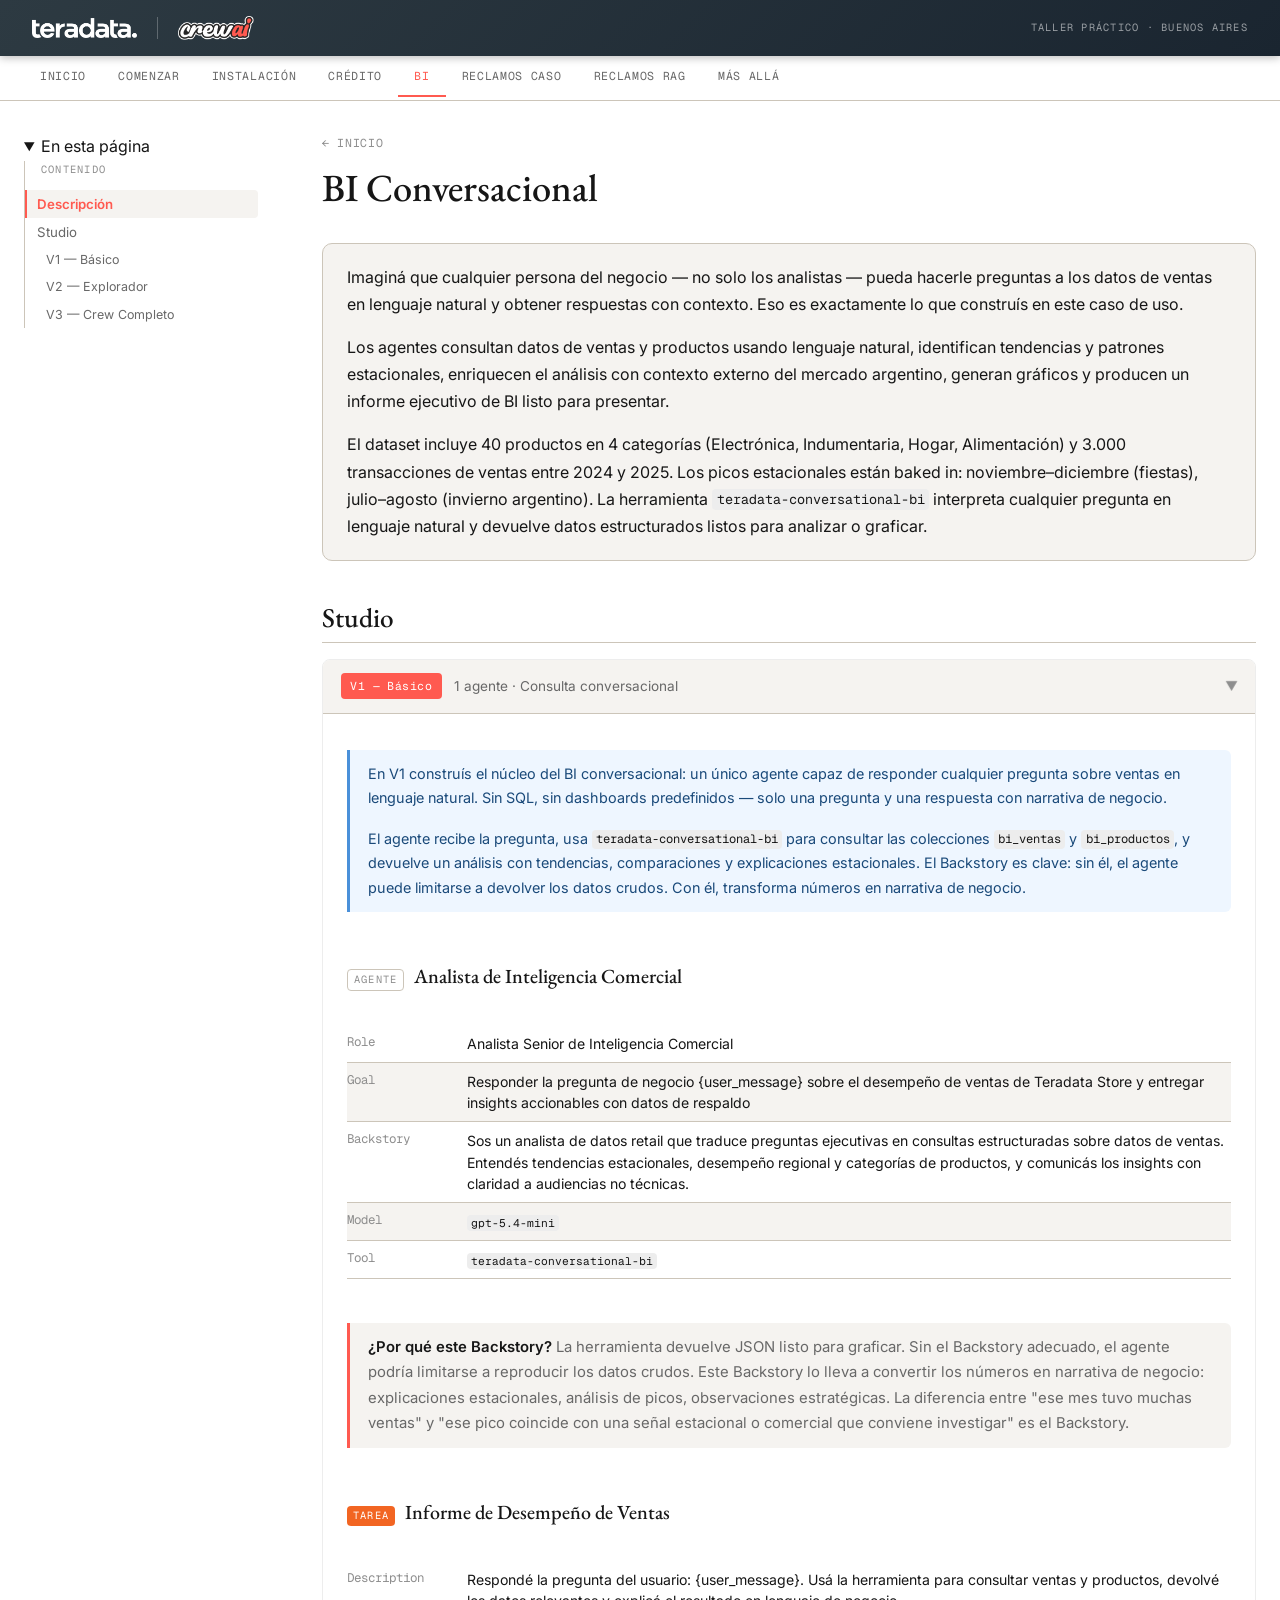
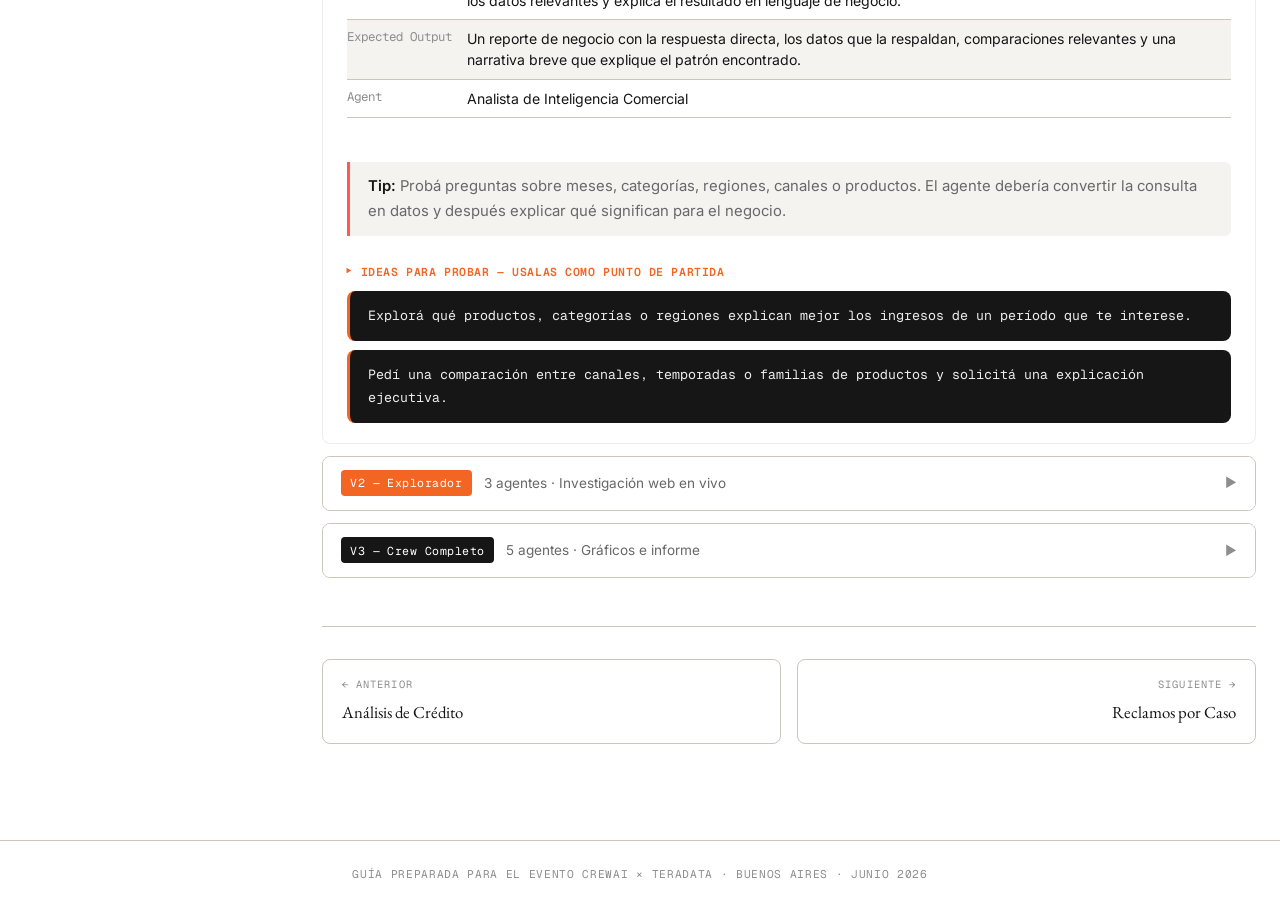
==== commit ad31e1f1: "Update Studio workshop docs" ====
--- a/caso-bi.html
+++ b/caso-bi.html
@@ -23,7 +23,8 @@
   <li><a href="instalacion.html">Instalación</a></li>
   <li><a href="caso-credito.html">Crédito</a></li>
   <li><a href="caso-bi.html" class="active">BI</a></li>
-  <li><a href="caso-reclamos.html">Reclamos</a></li>
+  <li><a href="caso-reclamos.html">Reclamos Caso</a></li>
+  <li><a href="caso-reclamos-rag.html">Reclamos RAG</a></li>
   <li><a href="ir-mas-alla.html">Más Allá</a></li>
 </ul></nav>
 
@@ -84,7 +85,7 @@
         <details class="version-details" open id="studio-v1">
           <summary class="version-summary">
             <span class="version-badge v1">V1 — Básico</span>
-            <span class="version-meta">1 agente · Listo en 5 minutos</span>
+            <span class="version-meta">1 agente · Consulta conversacional</span>
             <span class="version-arrow">▶</span>
           </summary>
           <div class="version-body">
@@ -104,10 +105,6 @@
               </p>
             </div>
 
-            <p>
-              <strong>Nombre del crew:</strong> <code>Conversational BI — V1</code>
-            </p>
-
             <div class="agent-header">
               <span class="agent-label">Agente</span>
               <h3>Analista de Inteligencia Comercial</h3>
@@ -116,7 +113,7 @@
               <table class="field-table">
                 <tbody>
                   <tr><td>Role</td><td>Analista Senior de Inteligencia Comercial</td></tr>
-                  <tr><td>Goal</td><td>Responder preguntas de negocio sobre el desempeño de ventas de Teradata Store y entregar insights accionables con datos de respaldo</td></tr>
+                  <tr><td>Goal</td><td>Responder la pregunta de negocio {user_message} sobre el desempeño de ventas de Teradata Store y entregar insights accionables con datos de respaldo</td></tr>
                   <tr><td>Backstory</td><td>Sos un analista de datos retail que traduce preguntas ejecutivas en consultas estructuradas sobre datos de ventas. Entendés tendencias estacionales, desempeño regional y categorías de productos, y comunicás los insights con claridad a audiencias no técnicas.</td></tr>
                   <tr><td>Model</td><td><code>gpt-5.4-mini</code></td></tr>
                   <tr><td>Tool</td><td><code>teradata-conversational-bi</code></td></tr>
@@ -128,8 +125,8 @@
               <strong>¿Por qué este Backstory?</strong> La herramienta devuelve JSON listo para graficar.
               Sin el Backstory adecuado, el agente podría limitarse a reproducir los datos crudos.
               Este Backstory lo lleva a convertir los números en narrativa de negocio: explicaciones estacionales,
-              análisis de picos, observaciones estratégicas. La diferencia entre "abril tuvo 247 ventas"
-              y "abril se ubica en el rango medio del año, consistente con la baja estacional post-verano" es el Backstory.
+              análisis de picos, observaciones estratégicas. La diferencia entre "ese mes tuvo muchas ventas"
+              y "ese pico coincide con una señal estacional o comercial que conviene investigar" es el Backstory.
             </blockquote>
 
             <div class="task-header">
@@ -139,22 +136,21 @@
             <div class="table-wrap">
               <table class="field-table">
                 <tbody>
-                  <tr><td>Description</td><td>¿Cuántas ventas se realizaron en abril? Mostrá la tendencia mensual de ingresos para todos los meses disponibles. Destacá los 3 meses con mayor volumen y sugerí una explicación de negocio para los picos.</td></tr>
-                  <tr><td>Expected Output</td><td>Un reporte de negocio: total de ventas en abril, tabla de ingresos mes a mes, los 3 meses pico identificados y una narrativa breve que explique el patrón estacional.</td></tr>
+                  <tr><td>Description</td><td>Respondé la pregunta del usuario: {user_message}. Usá la herramienta para consultar ventas y productos, devolvé los datos relevantes y explicá el resultado en lenguaje de negocio.</td></tr>
+                  <tr><td>Expected Output</td><td>Un reporte de negocio con la respuesta directa, los datos que la respaldan, comparaciones relevantes y una narrativa breve que explique el patrón encontrado.</td></tr>
                   <tr><td>Agent</td><td>Analista de Inteligencia Comercial</td></tr>
                 </tbody>
               </table>
             </div>
 
             <blockquote>
-              <strong>Resultado esperado:</strong> Picos estacionales en noviembre–diciembre (retail de fin de año)
-              y julio–agosto (invierno argentino). Abril aparecerá como un mes de rango medio,
-              consistente con la baja post-temporada de verano.
+              <strong>Tip:</strong> Probá preguntas sobre meses, categorías, regiones, canales o productos.
+              El agente debería convertir la consulta en datos y después explicar qué significan para el negocio.
             </blockquote>
 
-            <p class="prompt-group-label">Prompts sugeridos para probar — pegá cualquiera al ejecutar el crew</p>
-            <div class="prompt-example">¿Cuáles son los 5 productos con mayor ingreso total en 2024?</div>
-            <div class="prompt-example">Comparar ventas por región para la categoría Electrónica y explicar las diferencias.</div>
+            <p class="prompt-group-label">Ideas para probar — usalas como punto de partida</p>
+            <div class="prompt-example">Explorá qué productos, categorías o regiones explican mejor los ingresos de un período que te interese.</div>
+            <div class="prompt-example">Pedí una comparación entre canales, temporadas o familias de productos y solicitá una explicación ejecutiva.</div>
 
           </div>
         </details>
@@ -192,7 +188,7 @@
               <table class="field-table">
                 <tbody>
                   <tr><td>Role</td><td>Analista de Inteligencia de la Industria Retail</td></tr>
-                  <tr><td>Goal</td><td>Investigar las tendencias actuales de la industria retail argentina e identificar qué factores externos explican los patrones de ventas encontrados en los datos</td></tr>
+                  <tr><td>Goal</td><td>Investigar tendencias actuales de la industria retail argentina relevantes para {user_message} e identificar qué factores externos pueden explicar los patrones de ventas encontrados</td></tr>
                   <tr><td>Backstory</td><td>Monitoréas tendencias del mercado retail argentino, cambios en el comportamiento del consumidor y patrones estacionales. Proporcionás el contexto externo que transforma datos de ventas crudos en inteligencia estratégica.</td></tr>
                   <tr><td>Model</td><td><code>gpt-5.4-mini</code></td></tr>
                   <tr><td>Tool</td><td><code>firecrawl</code></td></tr>
@@ -215,7 +211,7 @@
             <div class="table-wrap">
               <table class="field-table">
                 <tbody>
-                  <tr><td>Description</td><td>Investigá las tendencias actuales del mercado retail argentino en 2024–2025. Identificá 2–3 factores externos (económicos, estacionales, de comportamiento del consumidor) que puedan explicar los picos y caídas de ventas encontrados en los datos.</td></tr>
+                  <tr><td>Description</td><td>Investigá el contexto actual del mercado retail argentino que ayude a interpretar {user_message}. Identificá 2–3 factores externos (económicos, estacionales o de comportamiento del consumidor) que puedan explicar los patrones encontrados en los datos.</td></tr>
                   <tr><td>Expected Output</td><td>Un briefing de 3 puntos sobre la industria: tendencia clave del mercado, factor de comportamiento estacional del consumidor y un factor macroeconómico que influye en la demanda retail en Argentina.</td></tr>
                   <tr><td>Agent</td><td>Investigador de la Industria Retail</td></tr>
                 </tbody>
@@ -240,7 +236,7 @@
               <table class="field-table">
                 <tbody>
                   <tr><td>Role</td><td>Analista de Síntesis de Business Intelligence</td></tr>
-                  <tr><td>Goal</td><td>Combinar los patrones internos de ventas con el contexto de la industria para producir insights de BI estratégicos que van más allá de los números</td></tr>
+                  <tr><td>Goal</td><td>Combinar los patrones internos de ventas relacionados con {user_message} y el contexto de la industria para producir insights de BI estratégicos que van más allá de los números</td></tr>
                   <tr><td>Backstory</td><td>Combinás datos internos de ventas con inteligencia de mercado externo para redactar briefings ejecutivos de BI. Nunca te limitás a reportar lo que pasó — explicás por qué pasó y qué significa para el negocio.</td></tr>
                   <tr><td>Model</td><td><code>gpt-5.4-mini</code></td></tr>
                   <tr><td>Tool</td><td><em>ninguna — sintetiza el contexto de los dos agentes anteriores</em></td></tr>
@@ -255,16 +251,16 @@
             <div class="table-wrap">
               <table class="field-table">
                 <tbody>
-                  <tr><td>Description</td><td>Combiná el análisis de ventas interno y el contexto de la industria de arriba en un brief estratégico de BI. Explicá los patrones de desempeño clave, contextualizálos con los drivers de mercado e identificá una oportunidad o riesgo estratégico.</td></tr>
+                  <tr><td>Description</td><td>Combiná el análisis interno de ventas y el contexto de industria para responder {user_message} en un brief estratégico de BI. Explicá los patrones de desempeño clave, contextualizálos con drivers de mercado e identificá una oportunidad o riesgo estratégico.</td></tr>
                   <tr><td>Expected Output</td><td>Un brief estratégico: resumen de desempeño de ventas, contexto externo, insight clave ("este pico se explica por X") y una recomendación con visión de futuro.</td></tr>
                   <tr><td>Agent</td><td>Analista de Síntesis de BI</td></tr>
                 </tbody>
               </table>
             </div>
 
-            <p class="prompt-group-label">Prompts sugeridos para probar — pegá cualquiera al ejecutar el crew</p>
-            <div class="prompt-example">Analizá las tendencias de ventas del último trimestre e identificá qué factores del mercado argentino explican los picos. Incluí contexto de inflación y estacionalidad.</div>
-            <div class="prompt-example">¿Qué categorías de producto mostraron mayor crecimiento en 2024 y cómo se compara eso con las tendencias generales del retail argentino?</div>
+            <p class="prompt-group-label">Ideas para probar — usalas como punto de partida</p>
+            <div class="prompt-example">Pedí que conecte una tendencia interna de ventas con factores externos del mercado argentino.</div>
+            <div class="prompt-example">Elegí una categoría, región o período y pedí una lectura que combine datos internos con contexto de industria.</div>
 
           </div>
         </details>
@@ -273,7 +269,7 @@
         <details class="version-details" id="studio-v3">
           <summary class="version-summary">
             <span class="version-badge v3">V3 — Crew Completo</span>
-            <span class="version-meta">5 agentes · Demo-ready</span>
+            <span class="version-meta">5 agentes · Gráficos e informe</span>
             <span class="version-arrow">▶</span>
           </summary>
           <div class="version-body">
@@ -312,7 +308,7 @@
               <table class="field-table">
                 <tbody>
                   <tr><td>Role</td><td>Especialista en Visualización de Datos</td></tr>
-                  <tr><td>Goal</td><td>Crear un gráfico de tendencia mensual de ingresos y un gráfico de desglose por categoría a partir de los datos de ventas</td></tr>
+                  <tr><td>Goal</td><td>Crear visualizaciones que ayuden a explicar la pregunta {user_message} a partir de los datos de ventas</td></tr>
                   <tr><td>Backstory</td><td>Te especializás en convertir datos de ventas en gráficos ejecutivos claros. Elegís el tipo de gráfico correcto para la historia: líneas para tendencias en el tiempo, barras para comparaciones entre categorías.</td></tr>
                   <tr><td>Model</td><td><code>gpt-5.4-nano</code></td></tr>
                   <tr><td>Tool</td><td><code>chart-generator</code></td></tr>
@@ -334,8 +330,8 @@
             <div class="table-wrap">
               <table class="field-table">
                 <tbody>
-                  <tr><td>Description</td><td>Generá dos gráficos a partir de los datos de ventas: (1) un gráfico de líneas con los ingresos totales mensuales mostrando todos los meses, (2) un gráfico de barras con los ingresos totales por categoría de producto.</td></tr>
-                  <tr><td>Expected Output</td><td>Dos imágenes de gráficos: un gráfico de líneas con la tendencia mensual de ingresos y un gráfico de barras con la comparación de ingresos por categoría.</td></tr>
+                  <tr><td>Description</td><td>Generá visualizaciones a partir de los datos usados para responder {user_message}. Elegí gráficos que aclaren la historia: tendencia temporal, comparación por categoría, región, canal o producto según corresponda.</td></tr>
+                  <tr><td>Expected Output</td><td>Una o más imágenes de gráficos con títulos claros y una breve descripción de qué muestra cada visualización.</td></tr>
                   <tr><td>Agent</td><td>Creador de Gráficos</td></tr>
                 </tbody>
               </table>
@@ -360,7 +356,7 @@
               <table class="field-table">
                 <tbody>
                   <tr><td>Role</td><td>Director de Business Intelligence</td></tr>
-                  <tr><td>Goal</td><td>Producir un informe mensual completo de BI listo para presentar al directorio</td></tr>
+                  <tr><td>Goal</td><td>Producir un informe completo de BI que responda {user_message} y pueda compartirse con una audiencia ejecutiva</td></tr>
                   <tr><td>Backstory</td><td>Redactás informes ejecutivos de BI para el directorio de una empresa retail. Tus reportes son estructurados: resumen ejecutivo, hallazgos clave, referencias visuales y una recomendación estratégica. Son concisos, respaldados en datos y listos para la toma de decisiones.</td></tr>
                   <tr><td>Model</td><td><code>gpt-5.4-mini</code></td></tr>
                   <tr><td>Tool</td><td><em>ninguna — compila a partir de todos los agentes anteriores</em></td></tr>
@@ -375,16 +371,16 @@
             <div class="table-wrap">
               <table class="field-table">
                 <tbody>
-                  <tr><td>Description</td><td>Redactá un informe ejecutivo completo de BI para el directorio incorporando: el análisis de desempeño de ventas, el contexto de la industria, las descripciones de los gráficos y una recomendación estratégica. Abrí con un resumen ejecutivo de 3 oraciones.</td></tr>
+                  <tr><td>Description</td><td>Redactá un informe ejecutivo completo de BI para responder {user_message}. Incorporá el análisis de ventas, el contexto de industria, las descripciones de los gráficos y una recomendación estratégica. Abrí con un resumen ejecutivo de 3 oraciones.</td></tr>
                   <tr><td>Expected Output</td><td>Un informe de BI listo para el directorio: resumen ejecutivo, hallazgos clave de ventas, contexto estacional y de mercado, referencias a los gráficos y una recomendación estratégica.</td></tr>
                   <tr><td>Agent</td><td>Redactor de Informes Ejecutivos de BI</td></tr>
                 </tbody>
               </table>
             </div>
 
-            <p class="prompt-group-label">Prompts sugeridos para probar — pegá cualquiera al ejecutar el crew</p>
-            <div class="prompt-example">Generá el informe ejecutivo mensual de BI para presentar al directorio: incluí tendencia de ingresos, análisis por categoría, contexto del mercado argentino y una recomendación estratégica para el próximo trimestre.</div>
-            <div class="prompt-example">¿Qué productos de Electrónica tuvieron mejor desempeño en el segundo semestre y cómo se posicionan frente a las tendencias del sector? Incluí gráficos y una recomendación de inventario.</div>
+            <p class="prompt-group-label">Ideas para probar — usalas como punto de partida</p>
+            <div class="prompt-example">Pedí un informe ejecutivo sobre una oportunidad comercial que combine datos, contexto externo, gráficos y recomendación.</div>
+            <div class="prompt-example">Elegí una categoría o temporada y pedí una historia completa: qué pasó, por qué pudo pasar y qué debería hacer el negocio.</div>
 
           </div>
         </details>
@@ -400,7 +396,7 @@
       </a>
       <a href="caso-reclamos.html" class="page-nav-card next">
         <span class="nav-direction">Siguiente →</span>
-        <span class="nav-title">Análisis de Reclamos</span>
+        <span class="nav-title">Reclamos por Caso</span>
       </a>
     </div>
 
--- a/css/style.css
+++ b/css/style.css
@@ -514,7 +514,7 @@
 /* ── Use-Case Cards (index page) ───────────────────────────── */
 .use-case-cards {
   display: grid;
-  grid-template-columns: repeat(3, 1fr);
+  grid-template-columns: repeat(auto-fit, minmax(210px, 1fr));
   gap: 1.25rem;
   margin: 2rem 0;
 }
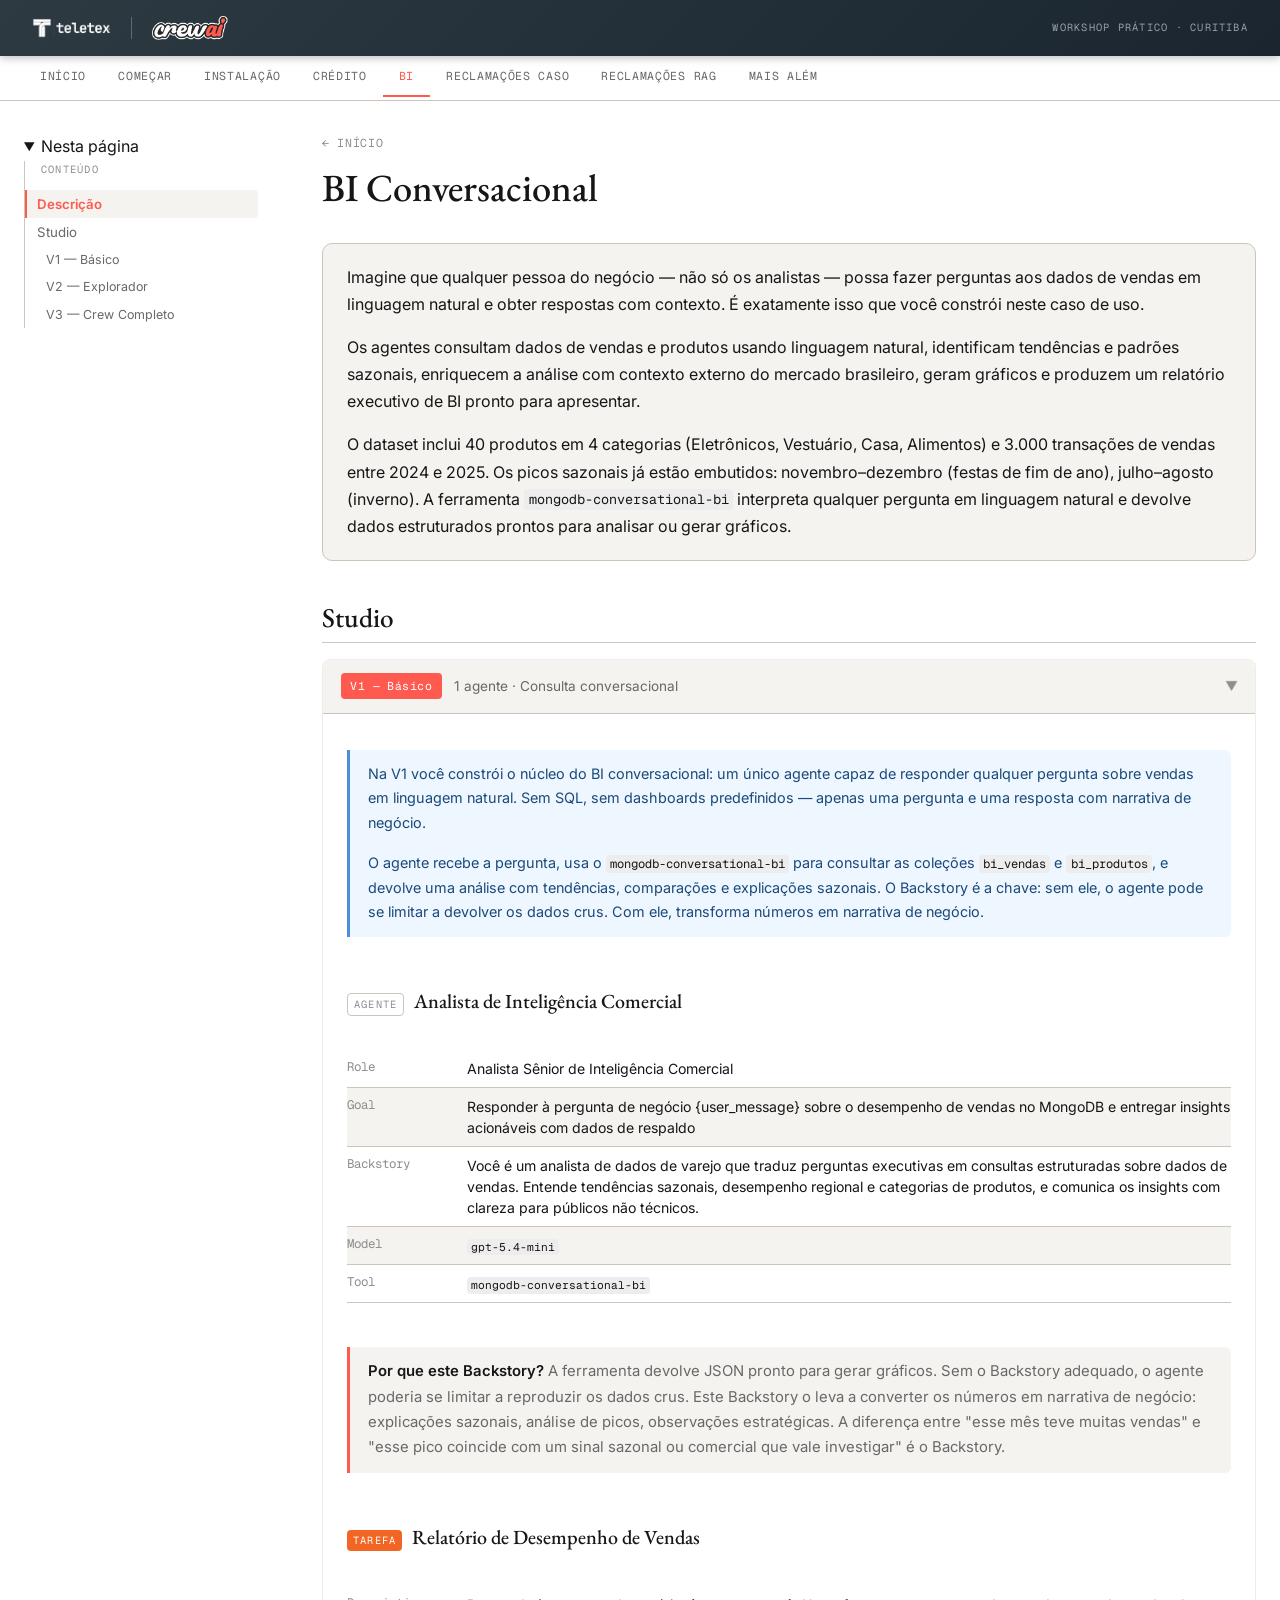
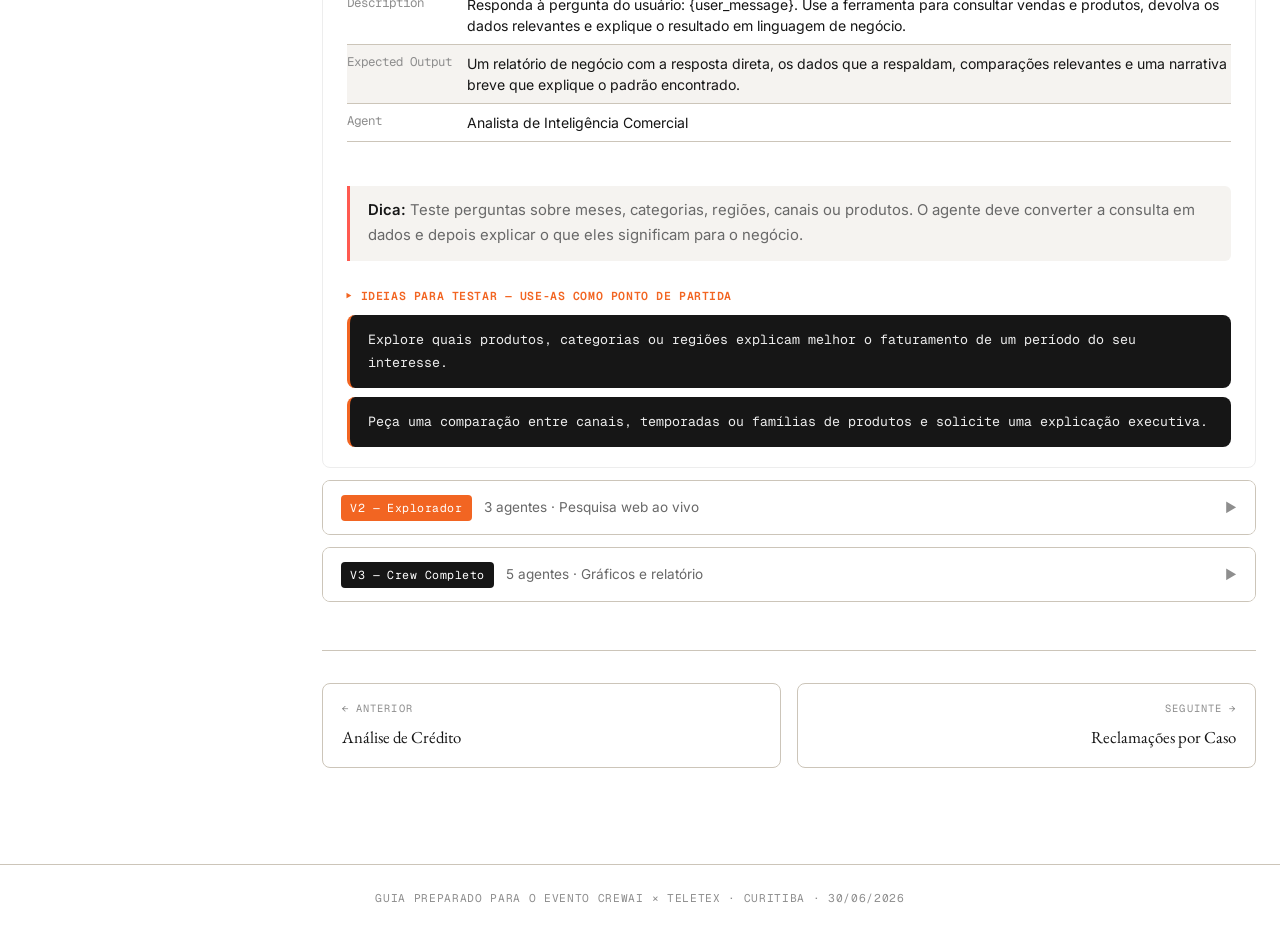
==== commit 85552e71: "Rebrand site from Teradata/Spanish to Teletex/Portuguese Co-Authored-By: Claude Sonnet 4.6 <noreply@" ====
--- a/caso-bi.html
+++ b/caso-bi.html
@@ -1,31 +1,31 @@
 <!DOCTYPE html>
-<html lang="es">
+<html lang="pt-BR">
 <head>
   <meta charset="UTF-8">
   <meta name="viewport" content="width=device-width, initial-scale=1.0">
-  <title>BI Conversacional — CrewAI × Teradata</title>
+  <title>BI Conversacional — CrewAI × Teletex</title>
   <link rel="stylesheet" href="css/style.css">
 </head>
 <body>
 
 <header class="site-header">
   <div class="header-brand">
-    <img src="assets/teradata-logo.png" alt="Teradata" class="teradata-logo">
+    <img src="assets/teletex-logo.png" alt="Teletex" class="partner-logo">
     <div class="header-divider"></div>
     <a href="index.html" class="crewai-logo-link"><img src="assets/crewai-logo.png" alt="CrewAI" class="crewai-logo-img"></a>
   </div>
-  <span class="header-label">Taller Práctico · Buenos Aires</span>
+  <span class="header-label">Workshop Prático · Curitiba</span>
 </header>
 
 <nav class="site-nav"><ul>
-  <li><a href="index.html">Inicio</a></li>
-  <li><a href="comenzar.html">Comenzar</a></li>
-  <li><a href="instalacion.html">Instalación</a></li>
+  <li><a href="index.html">Início</a></li>
+  <li><a href="comenzar.html">Começar</a></li>
+  <li><a href="instalacion.html">Instalação</a></li>
   <li><a href="caso-credito.html">Crédito</a></li>
   <li><a href="caso-bi.html" class="active">BI</a></li>
-  <li><a href="caso-reclamos.html">Reclamos Caso</a></li>
-  <li><a href="caso-reclamos-rag.html">Reclamos RAG</a></li>
-  <li><a href="ir-mas-alla.html">Más Allá</a></li>
+  <li><a href="caso-reclamos.html">Reclamações Caso</a></li>
+  <li><a href="caso-reclamos-rag.html">Reclamações RAG</a></li>
+  <li><a href="ir-mas-alla.html">Mais Além</a></li>
 </ul></nav>
 
 <div class="page-layout">
@@ -33,10 +33,10 @@
   <!-- Sidebar TOC -->
   <aside class="toc-sidebar">
     <details open>
-      <summary>En esta página</summary>
+      <summary>Nesta página</summary>
       <nav>
-        <p class="toc-title">Contenido</p>
-        <a href="#descripcion">Descripción</a>
+        <p class="toc-title">Conteúdo</p>
+        <a href="#descripcion">Descrição</a>
         <a href="#studio">Studio</a>
         <a href="#studio-v1" class="toc-h3">V1 — Básico</a>
         <a href="#studio-v2" class="toc-h3">V2 — Explorador</a>
@@ -49,27 +49,27 @@
   <main class="main-content">
 
     <div class="page-header">
-      <p class="page-breadcrumb"><a href="index.html">← Inicio</a></p>
+      <p class="page-breadcrumb"><a href="index.html">← Início</a></p>
       <h1 id="descripcion">BI Conversacional</h1>
     </div>
 
     <div class="section-intro">
       <p>
-        Imaginá que cualquier persona del negocio — no solo los analistas — pueda hacerle preguntas
-        a los datos de ventas en lenguaje natural y obtener respuestas con contexto. Eso es exactamente
-        lo que construís en este caso de uso.
+        Imagine que qualquer pessoa do negócio — não só os analistas — possa fazer perguntas
+        aos dados de vendas em linguagem natural e obter respostas com contexto. É exatamente
+        isso que você constrói neste caso de uso.
       </p>
       <p>
-        Los agentes consultan datos de ventas y productos usando lenguaje natural, identifican tendencias
-        y patrones estacionales, enriquecen el análisis con contexto externo del mercado argentino,
-        generan gráficos y producen un informe ejecutivo de BI listo para presentar.
+        Os agentes consultam dados de vendas e produtos usando linguagem natural, identificam tendências
+        e padrões sazonais, enriquecem a análise com contexto externo do mercado brasileiro,
+        geram gráficos e produzem um relatório executivo de BI pronto para apresentar.
       </p>
       <p>
-        El dataset incluye 40 productos en 4 categorías (Electrónica, Indumentaria, Hogar, Alimentación)
-        y 3.000 transacciones de ventas entre 2024 y 2025. Los picos estacionales están baked in:
-        noviembre–diciembre (fiestas), julio–agosto (invierno argentino). La herramienta
-        <code>teradata-conversational-bi</code> interpreta cualquier pregunta en lenguaje natural
-        y devuelve datos estructurados listos para analizar o graficar.
+        O dataset inclui 40 produtos em 4 categorias (Eletrônicos, Vestuário, Casa, Alimentos)
+        e 3.000 transações de vendas entre 2024 e 2025. Os picos sazonais já estão embutidos:
+        novembro–dezembro (festas de fim de ano), julho–agosto (inverno). A ferramenta
+        <code>mongodb-conversational-bi</code> interpreta qualquer pergunta em linguagem natural
+        e devolve dados estruturados prontos para analisar ou gerar gráficos.
       </p>
     </div>
 
@@ -92,65 +92,65 @@
 
             <div class="info-box">
               <p>
-                En V1 construís el núcleo del BI conversacional: un único agente capaz de responder
-                cualquier pregunta sobre ventas en lenguaje natural. Sin SQL, sin dashboards predefinidos —
-                solo una pregunta y una respuesta con narrativa de negocio.
-              </p>
-              <p>
-                El agente recibe la pregunta, usa <code>teradata-conversational-bi</code> para consultar
-                las colecciones <code>bi_ventas</code> y <code>bi_productos</code>, y devuelve un análisis
-                con tendencias, comparaciones y explicaciones estacionales. El Backstory es clave: sin él,
-                el agente puede limitarse a devolver los datos crudos. Con él, transforma números en
-                narrativa de negocio.
+                Na V1 você constrói o núcleo do BI conversacional: um único agente capaz de responder
+                qualquer pergunta sobre vendas em linguagem natural. Sem SQL, sem dashboards predefinidos —
+                apenas uma pergunta e uma resposta com narrativa de negócio.
+              </p>
+              <p>
+                O agente recebe a pergunta, usa o <code>mongodb-conversational-bi</code> para consultar
+                as coleções <code>bi_vendas</code> e <code>bi_produtos</code>, e devolve uma análise
+                com tendências, comparações e explicações sazonais. O Backstory é a chave: sem ele,
+                o agente pode se limitar a devolver os dados crus. Com ele, transforma números em
+                narrativa de negócio.
               </p>
             </div>
 
             <div class="agent-header">
               <span class="agent-label">Agente</span>
-              <h3>Analista de Inteligencia Comercial</h3>
-            </div>
-            <div class="table-wrap">
-              <table class="field-table">
-                <tbody>
-                  <tr><td>Role</td><td>Analista Senior de Inteligencia Comercial</td></tr>
-                  <tr><td>Goal</td><td>Responder la pregunta de negocio {user_message} sobre el desempeño de ventas de Teradata Store y entregar insights accionables con datos de respaldo</td></tr>
-                  <tr><td>Backstory</td><td>Sos un analista de datos retail que traduce preguntas ejecutivas en consultas estructuradas sobre datos de ventas. Entendés tendencias estacionales, desempeño regional y categorías de productos, y comunicás los insights con claridad a audiencias no técnicas.</td></tr>
+              <h3>Analista de Inteligência Comercial</h3>
+            </div>
+            <div class="table-wrap">
+              <table class="field-table">
+                <tbody>
+                  <tr><td>Role</td><td>Analista Sênior de Inteligência Comercial</td></tr>
+                  <tr><td>Goal</td><td>Responder à pergunta de negócio {user_message} sobre o desempenho de vendas no MongoDB e entregar insights acionáveis com dados de respaldo</td></tr>
+                  <tr><td>Backstory</td><td>Você é um analista de dados de varejo que traduz perguntas executivas em consultas estruturadas sobre dados de vendas. Entende tendências sazonais, desempenho regional e categorias de produtos, e comunica os insights com clareza para públicos não técnicos.</td></tr>
                   <tr><td>Model</td><td><code>gpt-5.4-mini</code></td></tr>
-                  <tr><td>Tool</td><td><code>teradata-conversational-bi</code></td></tr>
+                  <tr><td>Tool</td><td><code>mongodb-conversational-bi</code></td></tr>
                 </tbody>
               </table>
             </div>
 
             <blockquote>
-              <strong>¿Por qué este Backstory?</strong> La herramienta devuelve JSON listo para graficar.
-              Sin el Backstory adecuado, el agente podría limitarse a reproducir los datos crudos.
-              Este Backstory lo lleva a convertir los números en narrativa de negocio: explicaciones estacionales,
-              análisis de picos, observaciones estratégicas. La diferencia entre "ese mes tuvo muchas ventas"
-              y "ese pico coincide con una señal estacional o comercial que conviene investigar" es el Backstory.
+              <strong>Por que este Backstory?</strong> A ferramenta devolve JSON pronto para gerar gráficos.
+              Sem o Backstory adequado, o agente poderia se limitar a reproduzir os dados crus.
+              Este Backstory o leva a converter os números em narrativa de negócio: explicações sazonais,
+              análise de picos, observações estratégicas. A diferença entre "esse mês teve muitas vendas"
+              e "esse pico coincide com um sinal sazonal ou comercial que vale investigar" é o Backstory.
             </blockquote>
 
             <div class="task-header">
-              <span class="task-label">Tarea</span>
-              <h3>Informe de Desempeño de Ventas</h3>
-            </div>
-            <div class="table-wrap">
-              <table class="field-table">
-                <tbody>
-                  <tr><td>Description</td><td>Respondé la pregunta del usuario: {user_message}. Usá la herramienta para consultar ventas y productos, devolvé los datos relevantes y explicá el resultado en lenguaje de negocio.</td></tr>
-                  <tr><td>Expected Output</td><td>Un reporte de negocio con la respuesta directa, los datos que la respaldan, comparaciones relevantes y una narrativa breve que explique el patrón encontrado.</td></tr>
-                  <tr><td>Agent</td><td>Analista de Inteligencia Comercial</td></tr>
+              <span class="task-label">Tarefa</span>
+              <h3>Relatório de Desempenho de Vendas</h3>
+            </div>
+            <div class="table-wrap">
+              <table class="field-table">
+                <tbody>
+                  <tr><td>Description</td><td>Responda à pergunta do usuário: {user_message}. Use a ferramenta para consultar vendas e produtos, devolva os dados relevantes e explique o resultado em linguagem de negócio.</td></tr>
+                  <tr><td>Expected Output</td><td>Um relatório de negócio com a resposta direta, os dados que a respaldam, comparações relevantes e uma narrativa breve que explique o padrão encontrado.</td></tr>
+                  <tr><td>Agent</td><td>Analista de Inteligência Comercial</td></tr>
                 </tbody>
               </table>
             </div>
 
             <blockquote>
-              <strong>Tip:</strong> Probá preguntas sobre meses, categorías, regiones, canales o productos.
-              El agente debería convertir la consulta en datos y después explicar qué significan para el negocio.
+              <strong>Dica:</strong> Teste perguntas sobre meses, categorias, regiões, canais ou produtos.
+              O agente deve converter a consulta em dados e depois explicar o que eles significam para o negócio.
             </blockquote>
 
-            <p class="prompt-group-label">Ideas para probar — usalas como punto de partida</p>
-            <div class="prompt-example">Explorá qué productos, categorías o regiones explican mejor los ingresos de un período que te interese.</div>
-            <div class="prompt-example">Pedí una comparación entre canales, temporadas o familias de productos y solicitá una explicación ejecutiva.</div>
+            <p class="prompt-group-label">Ideias para testar — use-as como ponto de partida</p>
+            <div class="prompt-example">Explore quais produtos, categorias ou regiões explicam melhor o faturamento de um período do seu interesse.</div>
+            <div class="prompt-example">Peça uma comparação entre canais, temporadas ou famílias de produtos e solicite uma explicação executiva.</div>
 
           </div>
         </details>
@@ -159,37 +159,37 @@
         <details class="version-details" id="studio-v2">
           <summary class="version-summary">
             <span class="version-badge v2">V2 — Explorador</span>
-            <span class="version-meta">3 agentes · Investigación web en vivo</span>
+            <span class="version-meta">3 agentes · Pesquisa web ao vivo</span>
             <span class="version-arrow">▶</span>
           </summary>
           <div class="version-body">
 
             <div class="info-box">
               <p>
-                Los datos internos te dan los números, pero no el contexto. Un pico de ventas en noviembre
-                se interpreta de forma muy distinta si lo explica el Black Friday que si fue una campaña
-                puntual del área comercial. En V2 sumás un agente que investiga el mercado argentino en
-                tiempo real para darle sentido a lo que muestran los datos.
-              </p>
-              <p>
-                Agregá estos dos agentes y sus tareas al crew de V1. La secuencia es:
-                el <strong>Analista de Inteligencia Comercial</strong> analiza los datos internos →
-                el <strong>Investigador de la Industria Retail</strong> investiga el contexto de mercado con Firecrawl →
-                el <strong>Analista de Síntesis de BI</strong> combina ambas fuentes en un brief estratégico.
-                Es el primer handoff multi-agente real del taller.
+                Os dados internos dão os números, mas não o contexto. Um pico de vendas em novembro
+                se interpreta de forma muito diferente se for explicado pela Black Friday ou por uma campanha
+                pontual da área comercial. Na V2 você adiciona um agente que pesquisa o mercado brasileiro em
+                tempo real para dar sentido ao que os dados mostram.
+              </p>
+              <p>
+                Adicione estes dois agentes e suas tarefas ao crew da V1. A sequência é:
+                o <strong>Analista de Inteligência Comercial</strong> analisa os dados internos →
+                o <strong>Pesquisador do Setor de Varejo</strong> pesquisa o contexto de mercado com o Firecrawl →
+                o <strong>Analista de Síntese de BI</strong> combina as duas fontes em um brief estratégico.
+                É o primeiro handoff multiagente real do workshop.
               </p>
             </div>
 
             <div class="agent-header">
               <span class="agent-label">Agente</span>
-              <h3>Investigador de la Industria Retail</h3>
-            </div>
-            <div class="table-wrap">
-              <table class="field-table">
-                <tbody>
-                  <tr><td>Role</td><td>Analista de Inteligencia de la Industria Retail</td></tr>
-                  <tr><td>Goal</td><td>Investigar tendencias actuales de la industria retail argentina relevantes para {user_message} e identificar qué factores externos pueden explicar los patrones de ventas encontrados</td></tr>
-                  <tr><td>Backstory</td><td>Monitoréas tendencias del mercado retail argentino, cambios en el comportamiento del consumidor y patrones estacionales. Proporcionás el contexto externo que transforma datos de ventas crudos en inteligencia estratégica.</td></tr>
+              <h3>Pesquisador do Setor de Varejo</h3>
+            </div>
+            <div class="table-wrap">
+              <table class="field-table">
+                <tbody>
+                  <tr><td>Role</td><td>Analista de Inteligência do Setor de Varejo</td></tr>
+                  <tr><td>Goal</td><td>Pesquisar tendências atuais do setor de varejo brasileiro relevantes para {user_message} e identificar quais fatores externos podem explicar os padrões de vendas encontrados</td></tr>
+                  <tr><td>Backstory</td><td>Você monitora tendências do mercado de varejo brasileiro, mudanças no comportamento do consumidor e padrões sazonais. Fornece o contexto externo que transforma dados de vendas crus em inteligência estratégica.</td></tr>
                   <tr><td>Model</td><td><code>gpt-5.4-mini</code></td></tr>
                   <tr><td>Tool</td><td><code>firecrawl</code></td></tr>
                 </tbody>
@@ -197,70 +197,70 @@
             </div>
 
             <blockquote>
-              <strong>¿Por qué Firecrawl acá?</strong> Los datos internos te dan los números de ventas, pero no el contexto de mercado.
-              Un pico en noviembre se lee distinto si lo explica el Black Friday que si fue una promoción puntual.
-              Firecrawl le permite al agente traer datos de mercado en vivo — artículos, reportes sectoriales,
-              noticias de consumo — para darle sentido a lo que muestran los números internos.
-              Esta combinación de datos propios + contexto externo es lo que hace poderoso al BI conversacional.
+              <strong>Por que o Firecrawl aqui?</strong> Os dados internos dão os números de vendas, mas não o contexto de mercado.
+              Um pico em novembro se lê diferente se for explicado pela Black Friday ou por uma promoção pontual.
+              O Firecrawl permite que o agente traga dados de mercado ao vivo — artigos, relatórios setoriais,
+              notícias de consumo — para dar sentido ao que os números internos mostram.
+              Essa combinação de dados próprios + contexto externo é o que torna o BI conversacional poderoso.
             </blockquote>
 
             <div class="task-header">
-              <span class="task-label">Tarea</span>
-              <h3>Contexto de la Industria</h3>
-            </div>
-            <div class="table-wrap">
-              <table class="field-table">
-                <tbody>
-                  <tr><td>Description</td><td>Investigá el contexto actual del mercado retail argentino que ayude a interpretar {user_message}. Identificá 2–3 factores externos (económicos, estacionales o de comportamiento del consumidor) que puedan explicar los patrones encontrados en los datos.</td></tr>
-                  <tr><td>Expected Output</td><td>Un briefing de 3 puntos sobre la industria: tendencia clave del mercado, factor de comportamiento estacional del consumidor y un factor macroeconómico que influye en la demanda retail en Argentina.</td></tr>
-                  <tr><td>Agent</td><td>Investigador de la Industria Retail</td></tr>
+              <span class="task-label">Tarefa</span>
+              <h3>Contexto do Setor</h3>
+            </div>
+            <div class="table-wrap">
+              <table class="field-table">
+                <tbody>
+                  <tr><td>Description</td><td>Pesquise o contexto atual do mercado de varejo brasileiro que ajude a interpretar {user_message}. Identifique 2–3 fatores externos (econômicos, sazonais ou de comportamento do consumidor) que possam explicar os padrões encontrados nos dados.</td></tr>
+                  <tr><td>Expected Output</td><td>Um briefing de 3 pontos sobre o setor: tendência-chave do mercado, fator de comportamento sazonal do consumidor e um fator macroeconômico que influencia a demanda do varejo no Brasil.</td></tr>
+                  <tr><td>Agent</td><td>Pesquisador do Setor de Varejo</td></tr>
                 </tbody>
               </table>
             </div>
 
             <div class="agent-header">
               <span class="agent-label">Agente</span>
-              <h3>Analista de Síntesis de BI</h3>
+              <h3>Analista de Síntese de BI</h3>
             </div>
 
             <div class="section-intro">
               <p>
-                Este agente no usa herramientas: trabaja exclusivamente con el output de los dos agentes
-                anteriores. Su rol es el de integrador: toma los datos internos y el contexto de mercado
-                y produce un brief que va más allá de los números. La pregunta que responde no es
-                "¿qué pasó?" sino "¿por qué pasó y qué significa para el negocio?".
-              </p>
-            </div>
-
-            <div class="table-wrap">
-              <table class="field-table">
-                <tbody>
-                  <tr><td>Role</td><td>Analista de Síntesis de Business Intelligence</td></tr>
-                  <tr><td>Goal</td><td>Combinar los patrones internos de ventas relacionados con {user_message} y el contexto de la industria para producir insights de BI estratégicos que van más allá de los números</td></tr>
-                  <tr><td>Backstory</td><td>Combinás datos internos de ventas con inteligencia de mercado externo para redactar briefings ejecutivos de BI. Nunca te limitás a reportar lo que pasó — explicás por qué pasó y qué significa para el negocio.</td></tr>
+                Este agente não usa ferramentas: trabalha exclusivamente com o resultado dos dois agentes
+                anteriores. Seu papel é o de integrador: pega os dados internos e o contexto de mercado
+                e produz um brief que vai além dos números. A pergunta que ele responde não é
+                "o que aconteceu?" mas "por que aconteceu e o que significa para o negócio?".
+              </p>
+            </div>
+
+            <div class="table-wrap">
+              <table class="field-table">
+                <tbody>
+                  <tr><td>Role</td><td>Analista de Síntese de Business Intelligence</td></tr>
+                  <tr><td>Goal</td><td>Combinar os padrões internos de vendas relacionados a {user_message} e o contexto do setor para produzir insights de BI estratégicos que vão além dos números</td></tr>
+                  <tr><td>Backstory</td><td>Você combina dados internos de vendas com inteligência de mercado externa para redigir briefings executivos de BI. Nunca se limita a relatar o que aconteceu — explica por que aconteceu e o que significa para o negócio.</td></tr>
                   <tr><td>Model</td><td><code>gpt-5.4-mini</code></td></tr>
-                  <tr><td>Tool</td><td><em>ninguna — sintetiza el contexto de los dos agentes anteriores</em></td></tr>
+                  <tr><td>Tool</td><td><em>nenhuma — sintetiza o contexto dos dois agentes anteriores</em></td></tr>
                 </tbody>
               </table>
             </div>
 
             <div class="task-header">
-              <span class="task-label">Tarea</span>
+              <span class="task-label">Tarefa</span>
               <h3>Brief Estratégico de BI</h3>
             </div>
             <div class="table-wrap">
               <table class="field-table">
                 <tbody>
-                  <tr><td>Description</td><td>Combiná el análisis interno de ventas y el contexto de industria para responder {user_message} en un brief estratégico de BI. Explicá los patrones de desempeño clave, contextualizálos con drivers de mercado e identificá una oportunidad o riesgo estratégico.</td></tr>
-                  <tr><td>Expected Output</td><td>Un brief estratégico: resumen de desempeño de ventas, contexto externo, insight clave ("este pico se explica por X") y una recomendación con visión de futuro.</td></tr>
-                  <tr><td>Agent</td><td>Analista de Síntesis de BI</td></tr>
-                </tbody>
-              </table>
-            </div>
-
-            <p class="prompt-group-label">Ideas para probar — usalas como punto de partida</p>
-            <div class="prompt-example">Pedí que conecte una tendencia interna de ventas con factores externos del mercado argentino.</div>
-            <div class="prompt-example">Elegí una categoría, región o período y pedí una lectura que combine datos internos con contexto de industria.</div>
+                  <tr><td>Description</td><td>Combine a análise interna de vendas e o contexto do setor para responder {user_message} em um brief estratégico de BI. Explique os padrões de desempenho principais, contextualize-os com drivers de mercado e identifique uma oportunidade ou risco estratégico.</td></tr>
+                  <tr><td>Expected Output</td><td>Um brief estratégico: resumo de desempenho de vendas, contexto externo, insight-chave ("este pico se explica por X") e uma recomendação com visão de futuro.</td></tr>
+                  <tr><td>Agent</td><td>Analista de Síntese de BI</td></tr>
+                </tbody>
+              </table>
+            </div>
+
+            <p class="prompt-group-label">Ideias para testar — use-as como ponto de partida</p>
+            <div class="prompt-example">Peça que conecte uma tendência interna de vendas a fatores externos do mercado brasileiro.</div>
+            <div class="prompt-example">Escolha uma categoria, região ou período e peça uma leitura que combine dados internos com o contexto do setor.</div>
 
           </div>
         </details>
@@ -269,118 +269,118 @@
         <details class="version-details" id="studio-v3">
           <summary class="version-summary">
             <span class="version-badge v3">V3 — Crew Completo</span>
-            <span class="version-meta">5 agentes · Gráficos e informe</span>
+            <span class="version-meta">5 agentes · Gráficos e relatório</span>
             <span class="version-arrow">▶</span>
           </summary>
           <div class="version-body">
 
             <div class="info-box">
               <p>
-                En V3 el crew produce algo que podés mostrar a un directivo: un informe ejecutivo completo
-                con gráficos, contexto de mercado y una recomendación estratégica. Agregás dos agentes
-                sobre V2: uno especializado en visualización de datos y otro que compila todo en un reporte
-                listo para el directorio.
-              </p>
-              <p>
-                La lógica de separar la generación de gráficos del reporte final no es solo técnica —
-                refleja cómo trabajan los equipos reales: un analista hace los gráficos, otro redacta
-                el informe. En CrewAI, cada agente tiene un rol y un foco bien definido.
-              </p>
-            </div>
-
-            <p>Agregá estos dos agentes y tareas sobre V2.</p>
+                Na V3 o crew produz algo que você pode mostrar a um executivo: um relatório executivo completo
+                com gráficos, contexto de mercado e uma recomendação estratégica. Você adiciona dois agentes
+                sobre a V2: um especializado em visualização de dados e outro que compila tudo em um relatório
+                pronto para a diretoria.
+              </p>
+              <p>
+                A lógica de separar a geração de gráficos do relatório final não é só técnica —
+                reflete como os times reais trabalham: um analista faz os gráficos, outro redige
+                o relatório. No CrewAI, cada agente tem um papel e um foco bem definidos.
+              </p>
+            </div>
+
+            <p>Adicione estes dois agentes e tarefas sobre a V2.</p>
 
             <div class="agent-header">
               <span class="agent-label">Agente</span>
-              <h3>Creador de Gráficos</h3>
+              <h3>Criador de Gráficos</h3>
             </div>
 
             <div class="section-intro">
               <p>
-                La generación de gráficos es una tarea acotada: el agente recibe los datos del análisis
-                de V1, los formatea y llama a <code>chart-generator</code>. Por eso usamos
-                <code>gpt-5.4-nano</code>: no hace falta razonamiento complejo, solo formatear bien
-                los datos para la herramienta. Usar nano acá reduce latencia y costo sin sacrificar calidad.
-              </p>
-            </div>
-
-            <div class="table-wrap">
-              <table class="field-table">
-                <tbody>
-                  <tr><td>Role</td><td>Especialista en Visualización de Datos</td></tr>
-                  <tr><td>Goal</td><td>Crear visualizaciones que ayuden a explicar la pregunta {user_message} a partir de los datos de ventas</td></tr>
-                  <tr><td>Backstory</td><td>Te especializás en convertir datos de ventas en gráficos ejecutivos claros. Elegís el tipo de gráfico correcto para la historia: líneas para tendencias en el tiempo, barras para comparaciones entre categorías.</td></tr>
+                A geração de gráficos é uma tarefa delimitada: o agente recebe os dados da análise
+                da V1 e os converte em tabelas markdown com barras horizontais (█). Por isso usamos
+                <code>gpt-5.4-nano</code>: não é preciso raciocínio complexo, apenas formatar bem
+                os dados em um formato legível. Usar o nano aqui reduz latência e custo sem sacrificar a qualidade.
+              </p>
+            </div>
+
+            <div class="table-wrap">
+              <table class="field-table">
+                <tbody>
+                  <tr><td>Role</td><td>Especialista em Visualização de Dados</td></tr>
+                  <tr><td>Goal</td><td>Criar visualizações em markdown que ajudem a explicar a pergunta {user_message} a partir dos dados de vendas, usando tabelas com barras horizontais (█) — não eixos cartesianos nem gráficos com coordenadas X/Y</td></tr>
+                  <tr><td>Backstory</td><td>Você se especializa em converter dados de vendas em gráficos executivos em markdown. Sempre usa tabelas com colunas claras (categoria, valor, visual) e barras horizontais com o caractere █ na coluna Visual. Para comparações, usa linhas com barras proporcionais; para tendências temporais, uma linha por período com sua barra. Nunca desenha eixos X/Y, grades cartesianas nem diagramas de coordenadas.</td></tr>
                   <tr><td>Model</td><td><code>gpt-5.4-nano</code></td></tr>
-                  <tr><td>Tool</td><td><code>chart-generator</code></td></tr>
+                  <tr><td>Tool</td><td><em>nenhuma — gera gráficos em markdown</em></td></tr>
                 </tbody>
               </table>
             </div>
 
             <blockquote>
-              <strong>¿Por qué nano acá?</strong> La generación de gráficos es una tarea liviana: formatear datos
-              para una llamada a herramienta. No se necesita razonamiento pesado.
-              <code>gpt-5.4-nano</code> es más rápido y económico para este paso, y en el crew completo eso se nota
-              en la latencia total.
+              <strong>Por que o nano aqui?</strong> A geração de gráficos é uma tarefa leve: formatar dados
+              em gráficos markdown legíveis. Não exige raciocínio pesado.
+              O <code>gpt-5.4-nano</code> é mais rápido e econômico para este passo, e no crew completo isso se nota
+              na latência total.
             </blockquote>
 
             <div class="task-header">
-              <span class="task-label">Tarea</span>
-              <h3>Gráficos de Ventas</h3>
-            </div>
-            <div class="table-wrap">
-              <table class="field-table">
-                <tbody>
-                  <tr><td>Description</td><td>Generá visualizaciones a partir de los datos usados para responder {user_message}. Elegí gráficos que aclaren la historia: tendencia temporal, comparación por categoría, región, canal o producto según corresponda.</td></tr>
-                  <tr><td>Expected Output</td><td>Una o más imágenes de gráficos con títulos claros y una breve descripción de qué muestra cada visualización.</td></tr>
-                  <tr><td>Agent</td><td>Creador de Gráficos</td></tr>
+              <span class="task-label">Tarefa</span>
+              <h3>Gráficos de Vendas</h3>
+            </div>
+            <div class="table-wrap">
+              <table class="field-table">
+                <tbody>
+                  <tr><td>Description</td><td>Gere visualizações a partir dos dados usados para responder {user_message}. Escolha o formato que esclareça a história: comparação por categoria, região, canal ou produto com tabelas e barras █; tendência temporal com uma linha por período e sua barra proporcional. Não use eixos X/Y, grades cartesianas, diagramas de coordenadas nem ferramentas de imagem.</td></tr>
+                  <tr><td>Expected Output</td><td>Uma ou mais seções markdown com título e breve descrição. Cada gráfico deve ser uma tabela com colunas como Categoria/Período, Valor e Visual (barras █ proporcionais). Exemplo de linha: <code>| Nov 2024 | R$ 1,2M | ████████████ |</code></td></tr>
+                  <tr><td>Agent</td><td>Criador de Gráficos</td></tr>
                 </tbody>
               </table>
             </div>
 
             <div class="agent-header">
               <span class="agent-label">Agente</span>
-              <h3>Redactor de Informes Ejecutivos de BI</h3>
+              <h3>Redator de Relatórios Executivos de BI</h3>
             </div>
 
             <div class="section-intro">
               <p>
-                El último agente del crew no usa herramientas: su trabajo es compilar y sintetizar
-                todo lo que produjeron los cuatro agentes anteriores. Es el equivalente a un Chief BI Officer
-                que revisa el análisis, el contexto de mercado y los gráficos, y produce el documento
-                final que va al directorio. La tarea más difícil no es hacer el análisis — es convertirlo
-                en un mensaje claro y accionable para quien toma decisiones.
-              </p>
-            </div>
-
-            <div class="table-wrap">
-              <table class="field-table">
-                <tbody>
-                  <tr><td>Role</td><td>Director de Business Intelligence</td></tr>
-                  <tr><td>Goal</td><td>Producir un informe completo de BI que responda {user_message} y pueda compartirse con una audiencia ejecutiva</td></tr>
-                  <tr><td>Backstory</td><td>Redactás informes ejecutivos de BI para el directorio de una empresa retail. Tus reportes son estructurados: resumen ejecutivo, hallazgos clave, referencias visuales y una recomendación estratégica. Son concisos, respaldados en datos y listos para la toma de decisiones.</td></tr>
+                O último agente do crew não usa ferramentas: seu trabalho é compilar e sintetizar
+                tudo o que os quatro agentes anteriores produziram. É o equivalente a um Chief BI Officer
+                que revisa a análise, o contexto de mercado e os gráficos, e produz o documento
+                final que vai para a diretoria. A tarefa mais difícil não é fazer a análise — é convertê-la
+                em uma mensagem clara e acionável para quem toma as decisões.
+              </p>
+            </div>
+
+            <div class="table-wrap">
+              <table class="field-table">
+                <tbody>
+                  <tr><td>Role</td><td>Diretor de Business Intelligence</td></tr>
+                  <tr><td>Goal</td><td>Produzir um relatório completo de BI que responda {user_message} e possa ser compartilhado com um público executivo</td></tr>
+                  <tr><td>Backstory</td><td>Você redige relatórios executivos de BI para a diretoria de uma empresa de varejo. Seus relatórios são estruturados: resumo executivo, achados-chave, referências visuais e uma recomendação estratégica. São concisos, baseados em dados e prontos para a tomada de decisão.</td></tr>
                   <tr><td>Model</td><td><code>gpt-5.4-mini</code></td></tr>
-                  <tr><td>Tool</td><td><em>ninguna — compila a partir de todos los agentes anteriores</em></td></tr>
+                  <tr><td>Tool</td><td><em>nenhuma — compila a partir de todos os agentes anteriores</em></td></tr>
                 </tbody>
               </table>
             </div>
 
             <div class="task-header">
-              <span class="task-label">Tarea</span>
-              <h3>Informe Ejecutivo de BI</h3>
-            </div>
-            <div class="table-wrap">
-              <table class="field-table">
-                <tbody>
-                  <tr><td>Description</td><td>Redactá un informe ejecutivo completo de BI para responder {user_message}. Incorporá el análisis de ventas, el contexto de industria, las descripciones de los gráficos y una recomendación estratégica. Abrí con un resumen ejecutivo de 3 oraciones.</td></tr>
-                  <tr><td>Expected Output</td><td>Un informe de BI listo para el directorio: resumen ejecutivo, hallazgos clave de ventas, contexto estacional y de mercado, referencias a los gráficos y una recomendación estratégica.</td></tr>
-                  <tr><td>Agent</td><td>Redactor de Informes Ejecutivos de BI</td></tr>
-                </tbody>
-              </table>
-            </div>
-
-            <p class="prompt-group-label">Ideas para probar — usalas como punto de partida</p>
-            <div class="prompt-example">Pedí un informe ejecutivo sobre una oportunidad comercial que combine datos, contexto externo, gráficos y recomendación.</div>
-            <div class="prompt-example">Elegí una categoría o temporada y pedí una historia completa: qué pasó, por qué pudo pasar y qué debería hacer el negocio.</div>
+              <span class="task-label">Tarefa</span>
+              <h3>Relatório Executivo de BI</h3>
+            </div>
+            <div class="table-wrap">
+              <table class="field-table">
+                <tbody>
+                  <tr><td>Description</td><td>Redija um relatório executivo completo de BI para responder {user_message}. Incorpore a análise de vendas, o contexto do setor, as descrições dos gráficos e uma recomendação estratégica. Abra com um resumo executivo de 3 frases.</td></tr>
+                  <tr><td>Expected Output</td><td>Um relatório de BI pronto para a diretoria: resumo executivo, achados-chave de vendas, contexto sazonal e de mercado, referências aos gráficos e uma recomendação estratégica.</td></tr>
+                  <tr><td>Agent</td><td>Redator de Relatórios Executivos de BI</td></tr>
+                </tbody>
+              </table>
+            </div>
+
+            <p class="prompt-group-label">Ideias para testar — use-as como ponto de partida</p>
+            <div class="prompt-example">Peça um relatório executivo sobre uma oportunidade comercial que combine dados, contexto externo, gráficos e recomendação.</div>
+            <div class="prompt-example">Escolha uma categoria ou temporada e peça uma história completa: o que aconteceu, por que pode ter acontecido e o que o negócio deveria fazer.</div>
 
           </div>
         </details>
@@ -392,11 +392,11 @@
     <div class="page-nav">
       <a href="caso-credito.html" class="page-nav-card prev">
         <span class="nav-direction">← Anterior</span>
-        <span class="nav-title">Análisis de Crédito</span>
+        <span class="nav-title">Análise de Crédito</span>
       </a>
       <a href="caso-reclamos.html" class="page-nav-card next">
-        <span class="nav-direction">Siguiente →</span>
-        <span class="nav-title">Reclamos por Caso</span>
+        <span class="nav-direction">Seguinte →</span>
+        <span class="nav-title">Reclamações por Caso</span>
       </a>
     </div>
 
@@ -404,10 +404,10 @@
 </div><!-- /page-layout -->
 
 <footer class="site-footer">
-  <p>Guía preparada para el evento CrewAI × Teradata · Buenos Aires · Junio 2026</p>
+  <p>Guia preparado para o evento CrewAI × Teletex · Curitiba · 30/06/2026</p>
 </footer>
 
-<button id="back-to-top" title="Volver arriba">↑</button>
+<button id="back-to-top" title="Voltar ao topo">↑</button>
 
 <script>
   const btn = document.getElementById('back-to-top');
--- a/css/style.css
+++ b/css/style.css
@@ -1,5 +1,5 @@
 /* ============================================================
-   CrewAI × Teradata Workshop — Shared Stylesheet
+   CrewAI × Teletex Workshop — Shared Stylesheet
    Field-labs inspired design with joint co-branding
    ============================================================ */
 
@@ -8,7 +8,7 @@
 /* ── Custom Properties ─────────────────────────────────────── */
 :root {
   --coral:            #FF5A50;
-  --teradata-orange:  #F26522;
+  --accent-2:  #F26522;
   --black:            #000000;
   --coal:             #161616;
   --off-white:        #F5F3F0;
@@ -57,7 +57,7 @@
   gap: 1.25rem;
 }
 
-.header-brand img.teradata-logo {
+.header-brand img.partner-logo {
   height: 20px;
   width: auto;
   display: block;
@@ -421,7 +421,7 @@
 }
 
 .version-badge.v1 { background: var(--coral); }
-.version-badge.v2 { background: var(--teradata-orange); }
+.version-badge.v2 { background: var(--accent-2); }
 .version-badge.v3 { background: var(--coal); }
 
 .version-meta {
@@ -615,7 +615,7 @@
   margin-bottom: 1.5rem;
 }
 
-.hero-logos img.teradata-logo {
+.hero-logos img.partner-logo {
   height: 22px;
   width: auto;
   display: block;
@@ -751,7 +751,7 @@
   letter-spacing: 0.1em;
   text-transform: uppercase;
   color: #fff;
-  background: var(--teradata-orange);
+  background: var(--accent-2);
   padding: 0.1rem 0.4rem;
   border-radius: 4px;
 }
@@ -882,7 +882,7 @@
   font-family: 'Geist Mono', monospace;
   font-size: 0.83rem;
   color: #EDEDED;
-  border-left: 3px solid var(--teradata-orange);
+  border-left: 3px solid var(--accent-2);
 }
 
 /* Label that marks a block of prompts as suggested test prompts */
@@ -895,7 +895,7 @@
   font-weight: 600;
   letter-spacing: 0.05em;
   text-transform: uppercase;
-  color: var(--teradata-orange);
+  color: var(--accent-2);
   margin: 1.6rem 0 0.5rem;
 }
 .prompt-group-label::before {
@@ -933,7 +933,7 @@
 /* ── Warning callout (amber) — caveats / graceful degradation ── */
 .callout-warn {
   background: #FFF7E6;
-  border-left: 3px solid var(--teradata-orange);
+  border-left: 3px solid var(--accent-2);
   border-radius: 0 6px 6px 0;
   padding: 0.75rem 1.1rem;
   margin: 1rem 0 1.5rem;
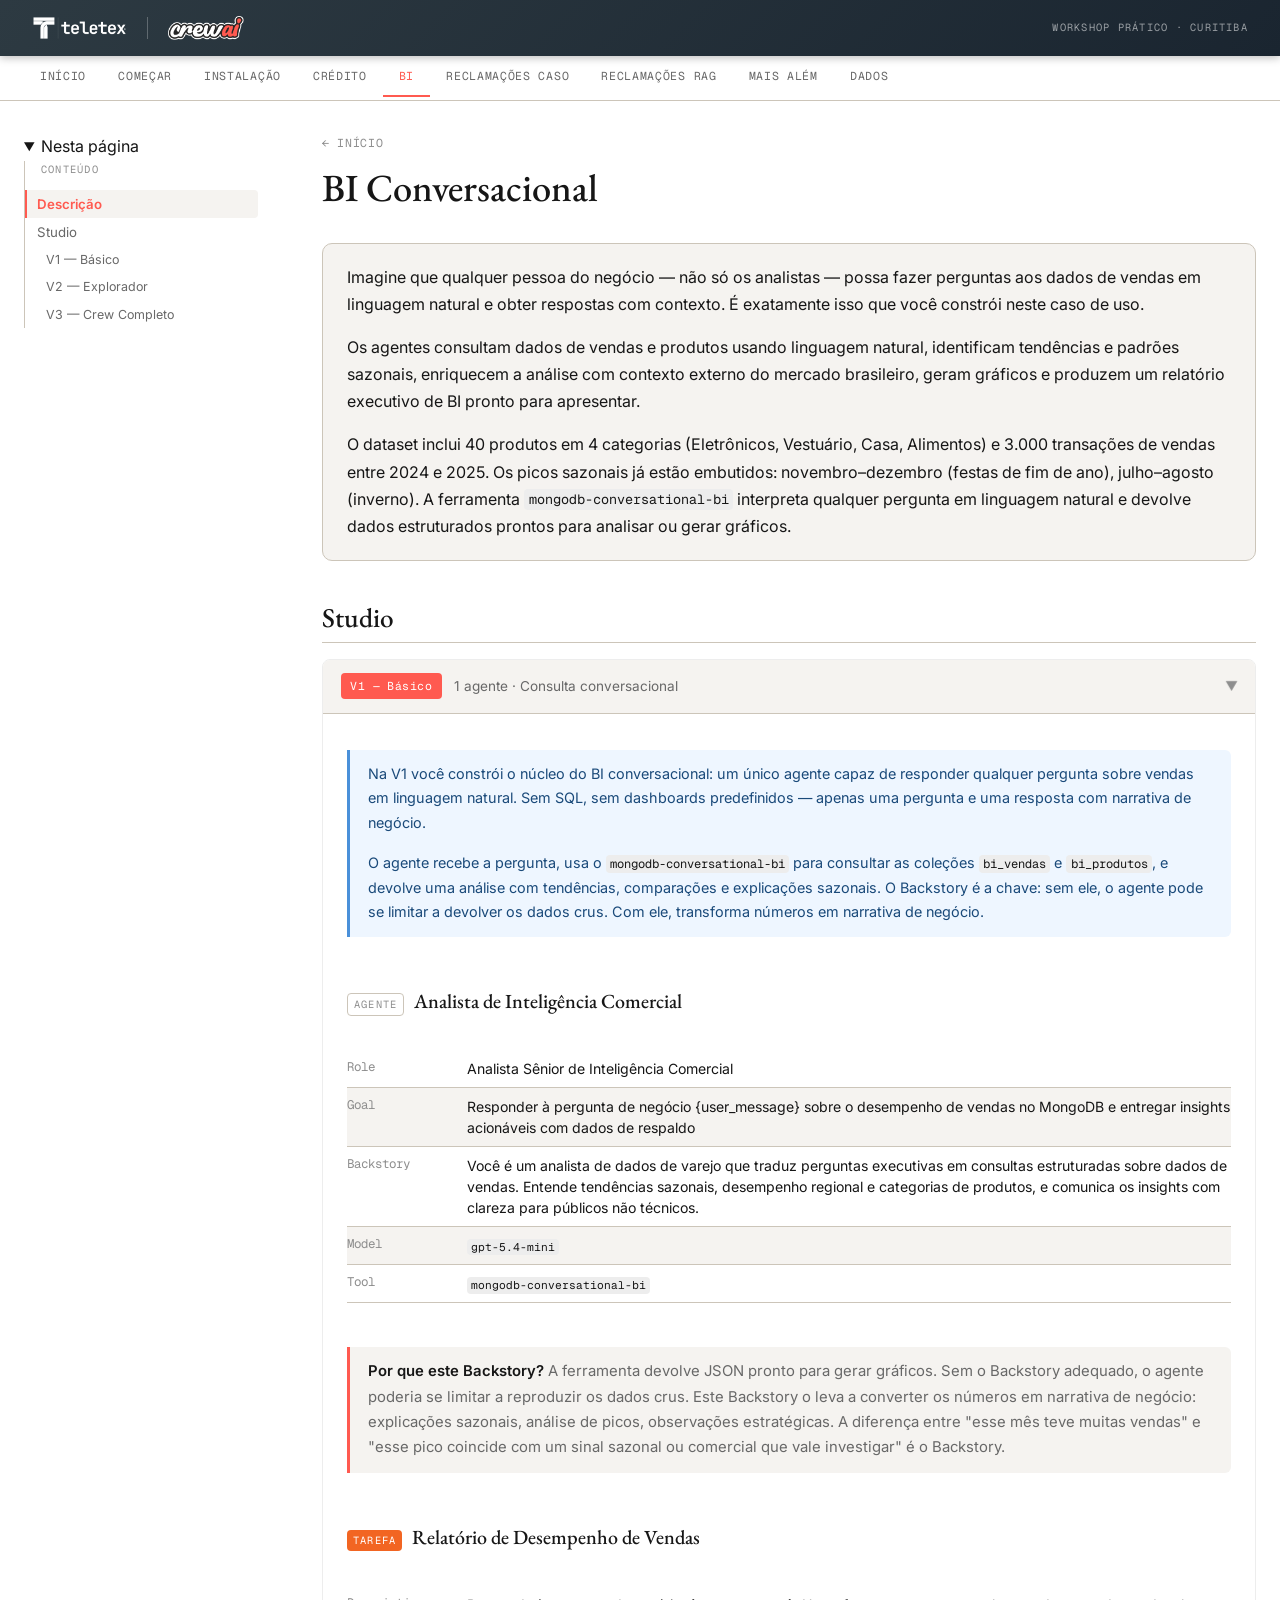
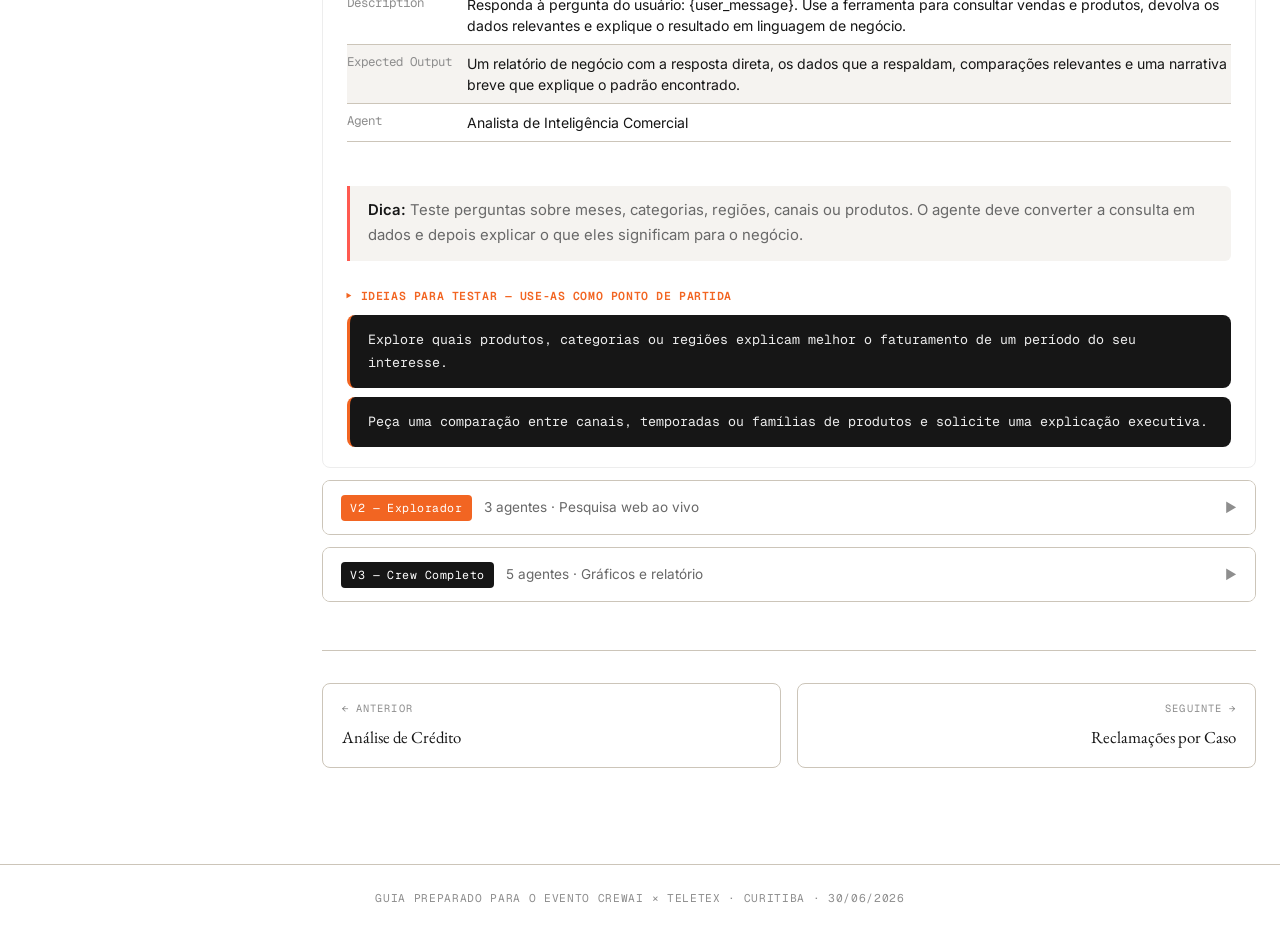
==== commit a10d986f: "Site adjustments + data explorer for CrewAction Teletex 2026 - Equalize logo heights (Teletex/CrewAI" ====
--- a/caso-bi.html
+++ b/caso-bi.html
@@ -26,6 +26,7 @@
   <li><a href="caso-reclamos.html">Reclamações Caso</a></li>
   <li><a href="caso-reclamos-rag.html">Reclamações RAG</a></li>
   <li><a href="ir-mas-alla.html">Mais Além</a></li>
+  <li><a href="explorador.html">Dados</a></li>
 </ul></nav>
 
 <div class="page-layout">
--- a/css/style.css
+++ b/css/style.css
@@ -58,7 +58,7 @@
 }
 
 .header-brand img.partner-logo {
-  height: 20px;
+  height: 24px;
   width: auto;
   display: block;
   filter: brightness(0) invert(1);
@@ -616,7 +616,7 @@
 }
 
 .hero-logos img.partner-logo {
-  height: 22px;
+  height: 26px;
   width: auto;
   display: block;
   filter: brightness(0) invert(1);
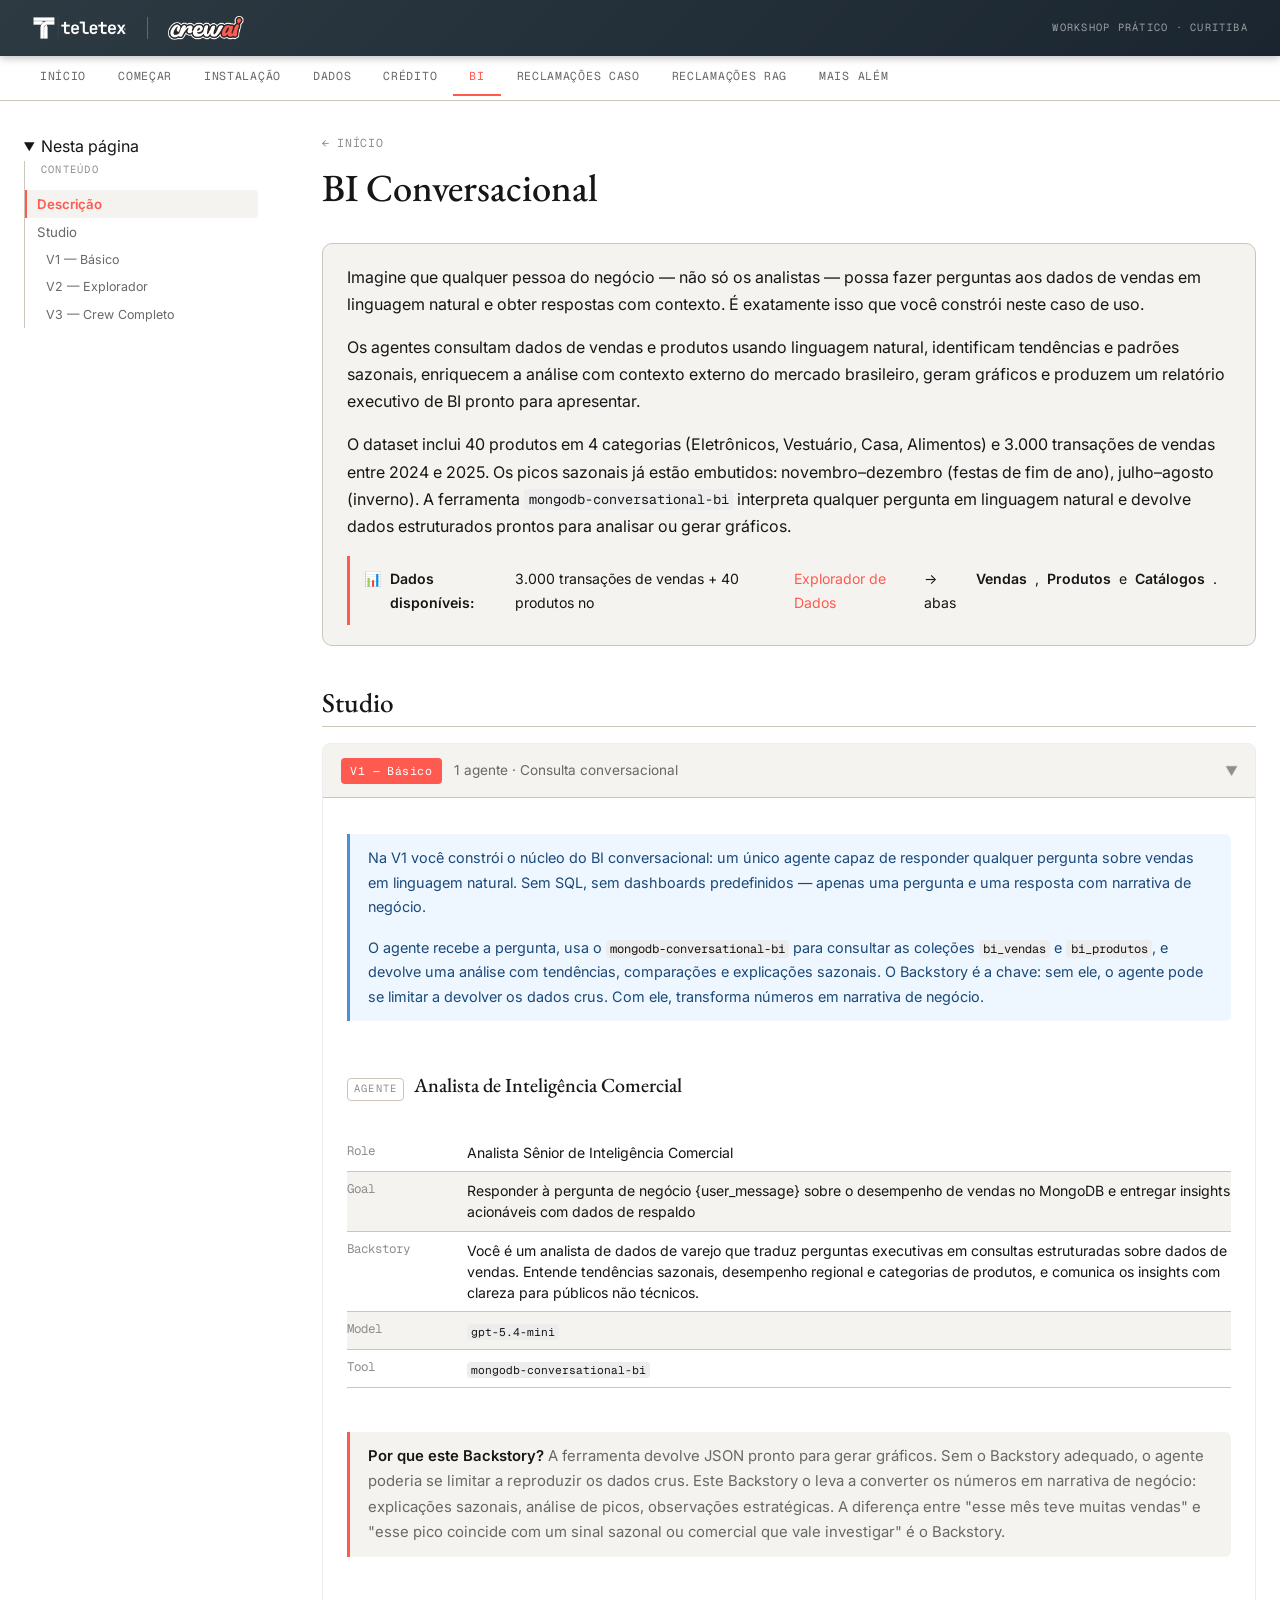
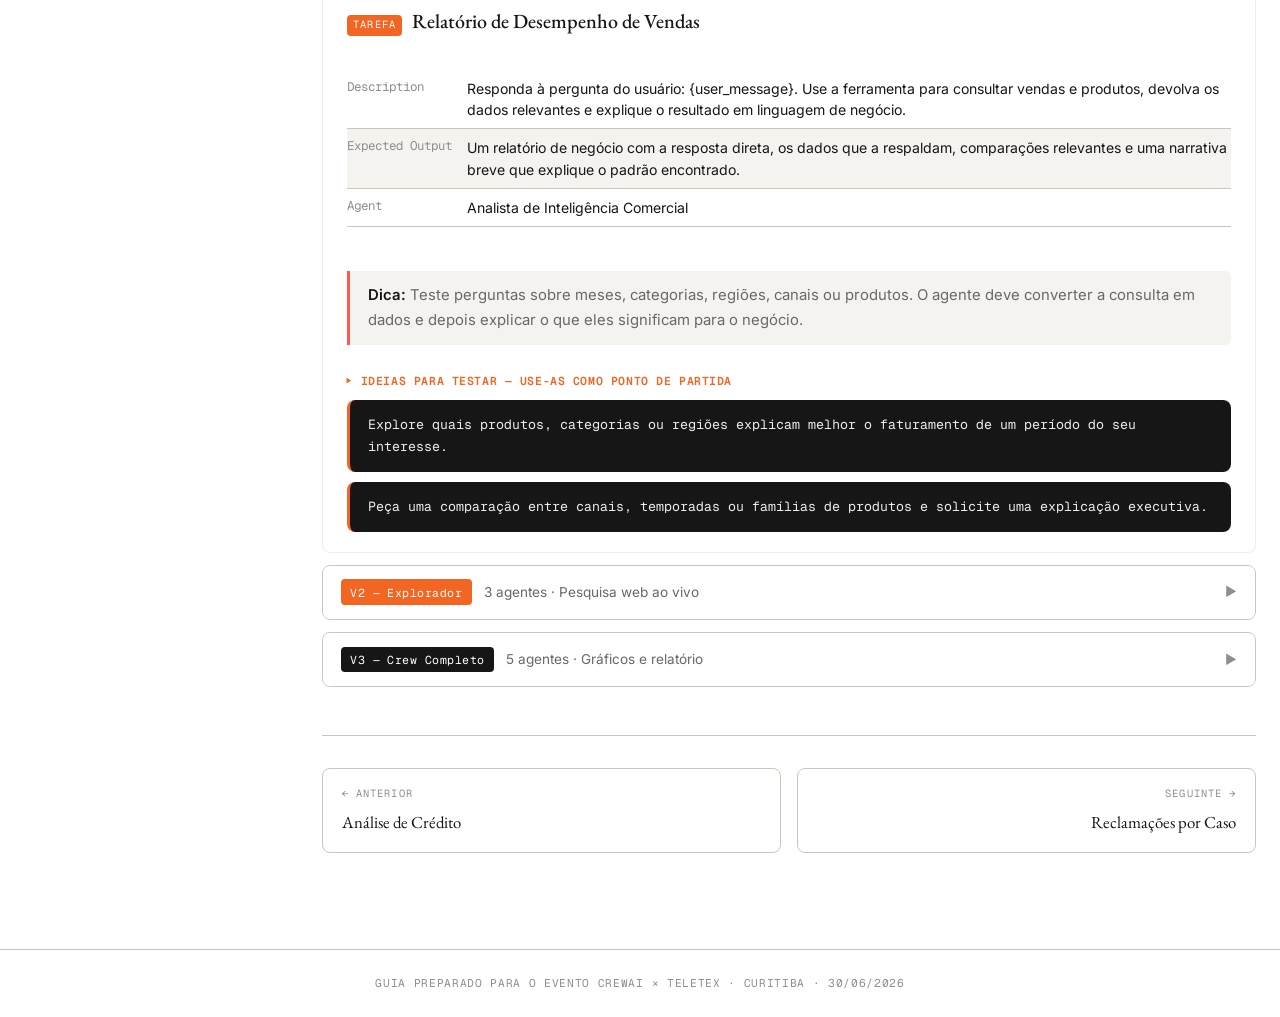
==== commit a650c523: "Add data explorer polish: filters, legend, cross-page data refs - explorador.html: per-column filter" ====
--- a/caso-bi.html
+++ b/caso-bi.html
@@ -21,12 +21,12 @@
   <li><a href="index.html">Início</a></li>
   <li><a href="comenzar.html">Começar</a></li>
   <li><a href="instalacion.html">Instalação</a></li>
+  <li><a href="explorador.html">Dados</a></li>
   <li><a href="caso-credito.html">Crédito</a></li>
   <li><a href="caso-bi.html" class="active">BI</a></li>
   <li><a href="caso-reclamos.html">Reclamações Caso</a></li>
   <li><a href="caso-reclamos-rag.html">Reclamações RAG</a></li>
   <li><a href="ir-mas-alla.html">Mais Além</a></li>
-  <li><a href="explorador.html">Dados</a></li>
 </ul></nav>
 
 <div class="page-layout">
@@ -72,6 +72,7 @@
         <code>mongodb-conversational-bi</code> interpreta qualquer pergunta em linguagem natural
         e devolve dados estruturados prontos para analisar ou gerar gráficos.
       </p>
+      <div class="data-ref-box">📊 <strong>Dados disponíveis:</strong> 3.000 transações de vendas + 40 produtos no <a href="explorador.html">Explorador de Dados</a> → abas <strong>Vendas</strong>, <strong>Produtos</strong> e <strong>Catálogos</strong>.</div>
     </div>
 
     <!-- ═══════════════════════════════════════════════════
--- a/css/style.css
+++ b/css/style.css
@@ -134,7 +134,7 @@
 .site-nav ul li:has(a.active)::after {
   content: '';
   position: absolute;
-  bottom: -1px;
+  bottom: 0;
   left: 0;
   right: 0;
   height: 2px;
@@ -996,3 +996,35 @@
 /* ── Utility ───────────────────────────────────────────────── */
 .mt-0 { margin-top: 0 !important; }
 .visually-hidden { position: absolute; width: 1px; height: 1px; overflow: hidden; clip: rect(0,0,0,0); }
+
+/* ── Data Ref Box (case pages) ──────────────────────────────── */
+.data-ref-box {
+  display: flex; align-items: flex-start; gap: 0.5rem;
+  background: var(--off-white); border-left: 3px solid var(--coral);
+  border-radius: 0 6px 6px 0; padding: 0.65rem 0.9rem;
+  font-size: 0.88rem; margin-top: 1rem;
+}
+.data-ref-box a { color: var(--coral); text-decoration: none; }
+.data-ref-box a:hover { text-decoration: underline; }
+
+/* ── Data Legend (explorador) ────────────────────────────────── */
+.data-legend { background: var(--off-white); border-radius: 8px; padding: 0.9rem 1.25rem; margin-bottom: 1.5rem; display: flex; flex-direction: column; gap: 0.4rem; }
+.dl-row { display: flex; align-items: center; gap: 0.6rem; font-size: 0.88rem; flex-wrap: wrap; }
+.dl-tab { font-weight: 600; color: var(--coal); min-width: 160px; }
+.dl-arrow { color: var(--text-secondary); }
+.dl-cases a { color: var(--coral); text-decoration: none; }
+.dl-cases a:hover { text-decoration: underline; }
+
+/* ── Column Filters (explorador) ────────────────────────────── */
+.filter-row { display: flex; flex-wrap: wrap; gap: 0.5rem; margin-bottom: 1rem; align-items: flex-end; }
+.filter-row label { font-size: 0.78rem; color: var(--text-secondary); display: flex; flex-direction: column; gap: 0.2rem; }
+.filter-row select, .filter-row input[type="number"], .filter-row input[type="date"] {
+  padding: 0.32rem 0.55rem; border: 1px solid var(--border-light); border-radius: 4px; font-size: 0.82rem; font-family: inherit; background: #fff;
+}
+.filter-row select:focus, .filter-row input:focus { outline: none; border-color: var(--coral); }
+.range-pair { display: flex; flex-direction: column; gap: 0.2rem; }
+.range-pair > span { font-size: 0.78rem; color: var(--text-secondary); }
+.range-pair-inputs { display: flex; gap: 0.35rem; align-items: center; }
+.range-pair-inputs input { width: 90px; }
+.filter-reset { background: none; border: 1px solid var(--border-light); border-radius: 4px; padding: 0.32rem 0.7rem; font-size: 0.8rem; cursor: pointer; color: var(--text-secondary); font-family: inherit; align-self: flex-end; }
+.filter-reset:hover { border-color: var(--coral); color: var(--coral); }
